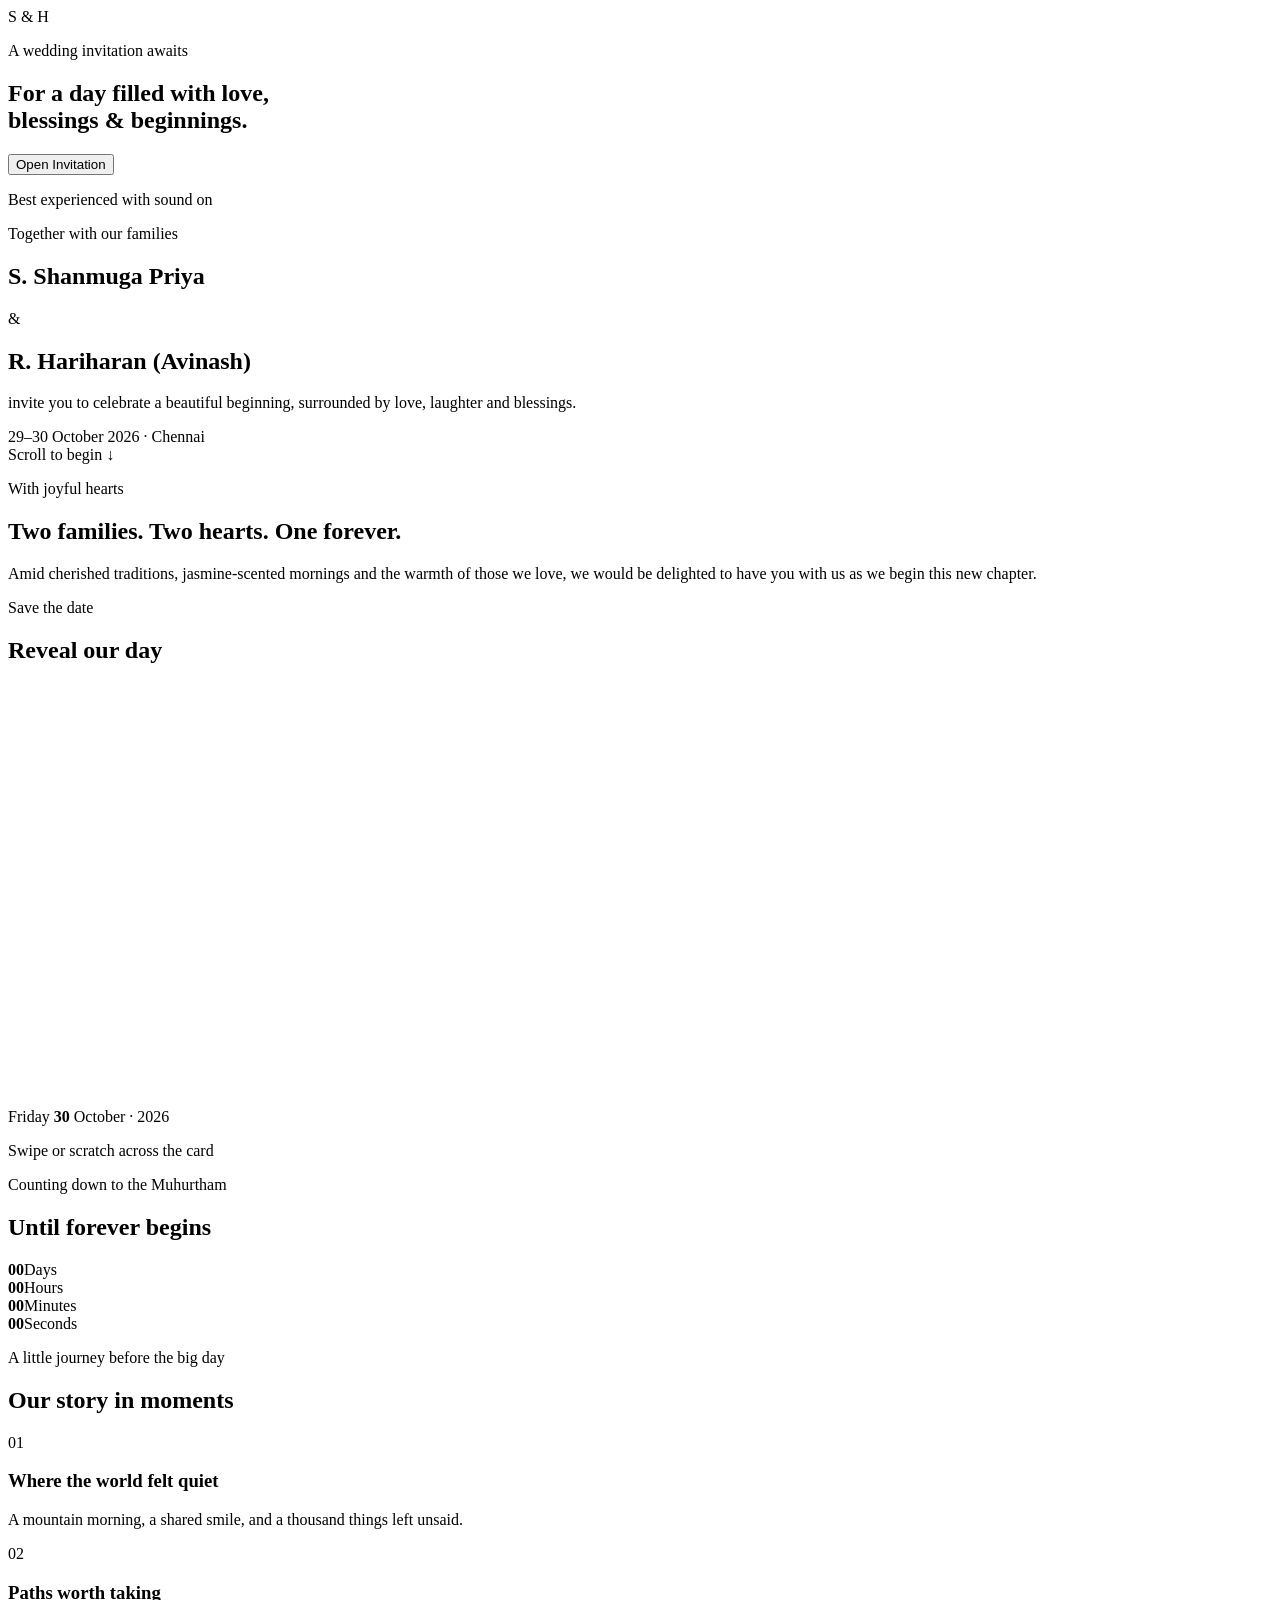
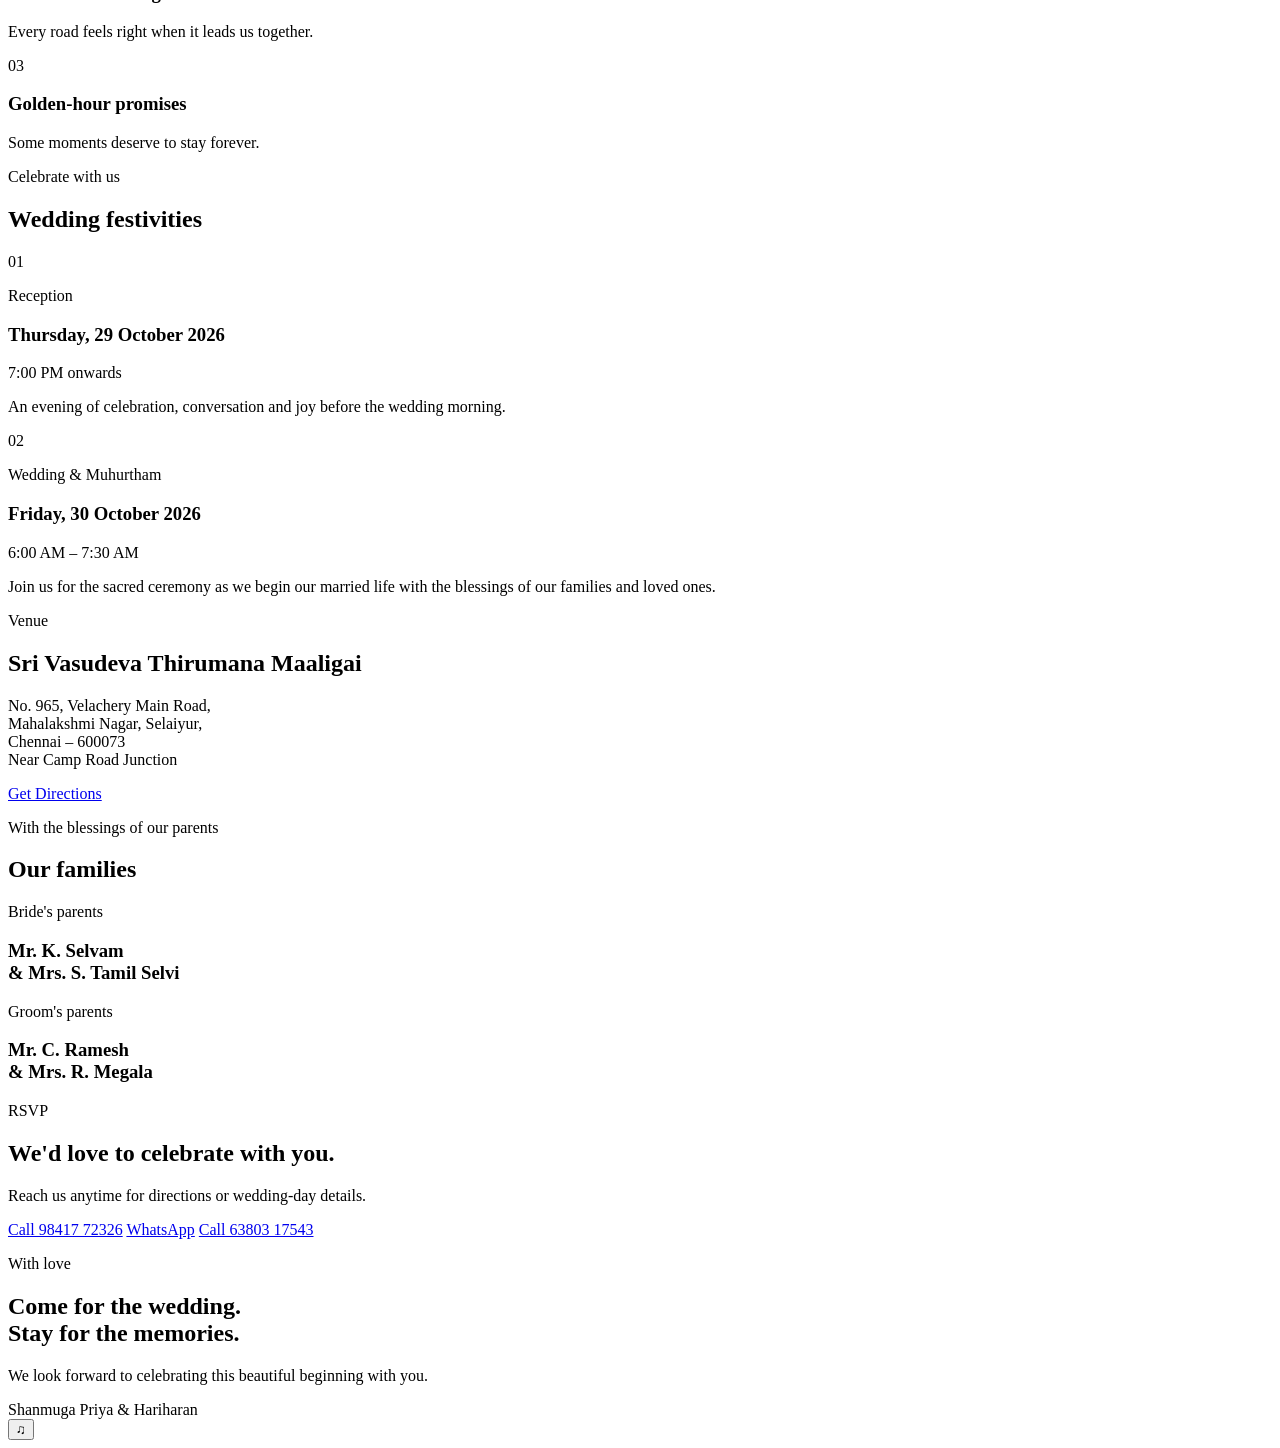
==== index.html @ c4c8212e "Create wedding invitation landing page" ====
<!doctype html>
<html lang="en">
<head>
  <meta charset="utf-8" />
  <meta name="viewport" content="width=device-width,initial-scale=1,viewport-fit=cover" />
  <meta name="theme-color" content="#1f1717" />
  <title>Shanmuga Priya & Hariharan | Wedding Invitation</title>
  <meta name="description" content="You're invited to celebrate the wedding of S. Shanmuga Priya and R. Hariharan (Avinash) in Chennai." />
  <meta property="og:title" content="Shanmuga Priya & Hariharan | Wedding Invitation" />
  <meta property="og:description" content="Join us as we celebrate the beginning of our forever." />
  <meta property="og:type" content="website" />
  <meta property="og:image" content="assets/hero.webp" />
  <link rel="preconnect" href="https://fonts.googleapis.com">
  <link rel="preconnect" href="https://fonts.gstatic.com" crossorigin>
  <link href="https://fonts.googleapis.com/css2?family=Cormorant+Garamond:wght@400;500;600;700&family=Inter:wght@300;400;500;600&display=swap" rel="stylesheet">
  <link rel="stylesheet" href="style.css" />
</head>
<body>
  <div class="grain" aria-hidden="true"></div>

  <section class="gate" id="gate">
    <div class="gate-inner">
      <div class="seal">S <span>&</span> H</div>
      <p class="eyebrow">A wedding invitation awaits</p>
      <h1>For a day filled with love,<br>blessings & beginnings.</h1>
      <button class="primary-btn" id="openInvitation">Open Invitation</button>
      <p class="tiny">Best experienced with sound on</p>
    </div>
  </section>

  <main id="site" class="site-hidden">
    <section class="hero section">
      <div class="hero-overlay"></div>
      <div class="hero-content reveal">
        <p class="eyebrow">Together with our families</p>
        <h1>S. Shanmuga Priya</h1>
        <div class="ampersand">&</div>
        <h1>R. Hariharan <span class="nickname">(Avinash)</span></h1>
        <p class="hero-copy">invite you to celebrate a beautiful beginning, surrounded by love, laughter and blessings.</p>
        <div class="date-pill">29–30 October 2026 · Chennai</div>
      </div>
      <div class="scroll-cue">Scroll to begin ↓</div>
    </section>

    <section class="section intro">
      <div class="content narrow reveal">
        <p class="eyebrow">With joyful hearts</p>
        <h2>Two families. Two hearts. One forever.</h2>
        <p>Amid cherished traditions, jasmine-scented mornings and the warmth of those we love, we would be delighted to have you with us as we begin this new chapter.</p>
      </div>
    </section>

    <section class="section save-date">
      <div class="content reveal">
        <p class="eyebrow">Save the date</p>
        <h2>Reveal our day</h2>
        <div class="scratch-wrap">
          <canvas id="scratchCanvas" width="900" height="420" aria-label="Scratch to reveal the wedding date"></canvas>
          <div class="scratch-reveal">
            <span>Friday</span>
            <strong>30</strong>
            <span>October · 2026</span>
          </div>
        </div>
        <p class="scratch-hint">Swipe or scratch across the card</p>
      </div>
    </section>

    <section class="section countdown">
      <div class="content reveal">
        <p class="eyebrow">Counting down to the Muhurtham</p>
        <h2>Until forever begins</h2>
        <div class="count-grid" id="countdown">
          <div><strong id="days">00</strong><span>Days</span></div>
          <div><strong id="hours">00</strong><span>Hours</span></div>
          <div><strong id="minutes">00</strong><span>Minutes</span></div>
          <div><strong id="seconds">00</strong><span>Seconds</span></div>
        </div>
      </div>
    </section>

    <section class="section story">
      <div class="content reveal">
        <p class="eyebrow">A little journey before the big day</p>
        <h2>Our story in moments</h2>
      </div>
      <div class="story-strip">
        <article class="story-card card-one"><div><span>01</span><h3>Where the world felt quiet</h3><p>A mountain morning, a shared smile, and a thousand things left unsaid.</p></div></article>
        <article class="story-card card-two"><div><span>02</span><h3>Paths worth taking</h3><p>Every road feels right when it leads us together.</p></div></article>
        <article class="story-card card-three"><div><span>03</span><h3>Golden-hour promises</h3><p>Some moments deserve to stay forever.</p></div></article>
      </div>
    </section>

    <section class="section events">
      <div class="content">
        <p class="eyebrow reveal">Celebrate with us</p>
        <h2 class="reveal">Wedding festivities</h2>

        <article class="event-card reveal">
          <div class="event-number">01</div>
          <div>
            <p class="event-label">Reception</p>
            <h3>Thursday, 29 October 2026</h3>
            <p class="event-time">7:00 PM onwards</p>
            <p>An evening of celebration, conversation and joy before the wedding morning.</p>
          </div>
        </article>

        <article class="event-card reveal">
          <div class="event-number">02</div>
          <div>
            <p class="event-label">Wedding & Muhurtham</p>
            <h3>Friday, 30 October 2026</h3>
            <p class="event-time">6:00 AM – 7:30 AM</p>
            <p>Join us for the sacred ceremony as we begin our married life with the blessings of our families and loved ones.</p>
          </div>
        </article>
      </div>
    </section>

    <section class="section venue">
      <div class="content narrow reveal">
        <p class="eyebrow">Venue</p>
        <h2>Sri Vasudeva Thirumana Maaligai</h2>
        <p>No. 965, Velachery Main Road,<br>Mahalakshmi Nagar, Selaiyur,<br>Chennai – 600073<br><span class="muted">Near Camp Road Junction</span></p>
        <a class="primary-btn link-btn" href="https://maps.app.goo.gl/DNAYSwcrCTJeVB2z5" target="_blank" rel="noopener">Get Directions</a>
      </div>
    </section>

    <section class="section families">
      <div class="content reveal">
        <p class="eyebrow">With the blessings of our parents</p>
        <h2>Our families</h2>
        <div class="family-grid">
          <div class="family-card">
            <span>Bride's parents</span>
            <h3>Mr. K. Selvam<br>& Mrs. S. Tamil Selvi</h3>
          </div>
          <div class="family-card">
            <span>Groom's parents</span>
            <h3>Mr. C. Ramesh<br>& Mrs. R. Megala</h3>
          </div>
        </div>
      </div>
    </section>

    <section class="section rsvp">
      <div class="content narrow reveal">
        <p class="eyebrow">RSVP</p>
        <h2>We'd love to celebrate with you.</h2>
        <p>Reach us anytime for directions or wedding-day details.</p>
        <div class="rsvp-actions">
          <a href="tel:+919841772326" class="secondary-btn">Call 98417 72326</a>
          <a href="https://wa.me/919841772326?text=Hello%2C%20I%20received%20the%20wedding%20invitation." target="_blank" rel="noopener" class="secondary-btn">WhatsApp</a>
          <a href="tel:+916380317543" class="secondary-btn">Call 63803 17543</a>
        </div>
      </div>
    </section>

    <section class="section finale">
      <div class="finale-overlay"></div>
      <div class="content narrow reveal">
        <p class="eyebrow">With love</p>
        <h2>Come for the wedding.<br>Stay for the memories.</h2>
        <p>We look forward to celebrating this beautiful beginning with you.</p>
        <div class="signature">Shanmuga Priya & Hariharan</div>
      </div>
    </section>
  </main>

  <button class="music-toggle hidden" id="musicToggle" aria-label="Toggle music">♫</button>
  <audio id="bgMusic" loop preload="none">
    <source src="assets/music.mp3" type="audio/mpeg">
  </audio>

  <script src="script.js"></script>
</body>
</html>
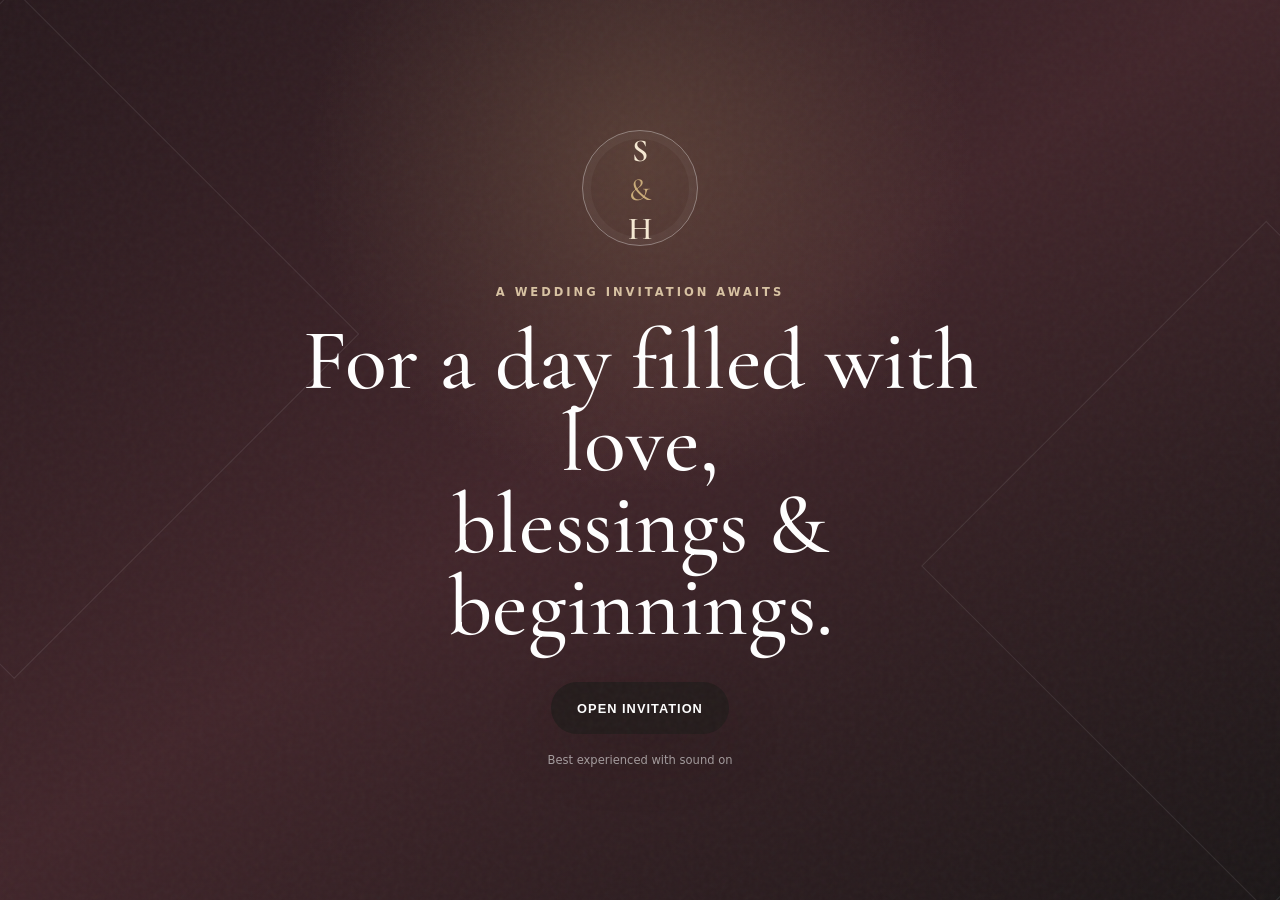
==== commit e451f155: "Use PNG hero image for social preview" ====
--- a/index.html
+++ b/index.html
@@ -9,7 +9,7 @@
   <meta property="og:title" content="Shanmuga Priya & Hariharan | Wedding Invitation" />
   <meta property="og:description" content="Join us as we celebrate the beginning of our forever." />
   <meta property="og:type" content="website" />
-  <meta property="og:image" content="assets/hero.webp" />
+  <meta property="og:image" content="assets/hero.png" />
   <link rel="preconnect" href="https://fonts.googleapis.com">
   <link rel="preconnect" href="https://fonts.gstatic.com" crossorigin>
   <link href="https://fonts.googleapis.com/css2?family=Cormorant+Garamond:wght@400;500;600;700&family=Inter:wght@300;400;500;600&display=swap" rel="stylesheet">
--- a/style.css
+++ b/style.css
@@ -0,0 +1,184 @@
+:root{
+  --ink:#241b1b;
+  --wine:#5d2a2f;
+  --rose:#b98b87;
+  --gold:#c5a46d;
+  --ivory:#f7f1e8;
+  --paper:#efe6d8;
+  --muted:#8d7b72;
+  --shadow:0 20px 60px rgba(30,18,18,.18);
+}
+*{box-sizing:border-box}
+html{scroll-behavior:smooth}
+body{
+  margin:0;
+  background:var(--ivory);
+  color:var(--ink);
+  font-family:Inter,system-ui,-apple-system,BlinkMacSystemFont,"Segoe UI",sans-serif;
+  overflow-x:hidden;
+}
+body.locked{overflow:hidden}
+.grain{
+  position:fixed;inset:0;pointer-events:none;z-index:99;opacity:.055;
+  background-image:url("data:image/svg+xml,%3Csvg viewBox='0 0 180 180' xmlns='http://www.w3.org/2000/svg'%3E%3Cfilter id='n'%3E%3CfeTurbulence type='fractalNoise' baseFrequency='.9' numOctaves='3' stitchTiles='stitch'/%3E%3C/filter%3E%3Crect width='100%25' height='100%25' filter='url(%23n)' opacity='.7'/%3E%3C/svg%3E");
+}
+h1,h2,h3,.signature{font-family:"Cormorant Garamond",Georgia,serif}
+h1,h2,h3,p{margin-top:0}
+h2{font-size:clamp(2.5rem,8vw,5.6rem);line-height:.95;font-weight:500;letter-spacing:-.03em}
+p{line-height:1.75}
+.section{min-height:100svh;position:relative;padding:96px 24px;display:flex;align-items:center;justify-content:center}
+.content{width:min(1120px,100%);margin:auto}
+.narrow{width:min(760px,100%);text-align:center}
+.eyebrow{text-transform:uppercase;letter-spacing:.26em;font-size:.72rem;font-weight:600;color:var(--wine);margin-bottom:18px}
+.primary-btn,.secondary-btn{
+  appearance:none;border:0;text-decoration:none;display:inline-flex;align-items:center;justify-content:center;
+  min-height:52px;padding:0 26px;border-radius:999px;font:600 .8rem Inter,sans-serif;letter-spacing:.08em;text-transform:uppercase;
+  transition:.25s ease;cursor:pointer
+}
+.primary-btn{background:var(--ink);color:#fff;box-shadow:var(--shadow)}
+.primary-btn:hover{transform:translateY(-2px);background:var(--wine)}
+.secondary-btn{border:1px solid rgba(36,27,27,.2);color:var(--ink);background:rgba(255,255,255,.35)}
+.secondary-btn:hover{background:#fff;transform:translateY(-2px)}
+.link-btn{margin-top:22px}
+.muted{color:var(--muted)}
+
+.gate{
+  position:fixed;inset:0;z-index:50;display:grid;place-items:center;text-align:center;padding:24px;color:#fff;
+  background:
+    radial-gradient(circle at 50% 18%,rgba(197,164,109,.22),transparent 34%),
+    linear-gradient(145deg,#28191d 0%,#41252a 48%,#1b1617 100%);
+  transition:opacity .8s ease,visibility .8s ease
+}
+.gate::before,.gate::after{
+  content:"";position:absolute;width:38vw;height:38vw;max-width:520px;max-height:520px;border:1px solid rgba(255,255,255,.09);transform:rotate(45deg)
+}
+.gate::before{left:-18vw;top:10vh}.gate::after{right:-18vw;bottom:10vh}
+.gate.hide{opacity:0;visibility:hidden}
+.gate .eyebrow{color:#d8c2a2}
+.gate h1{font-size:clamp(2.8rem,8vw,5.4rem);font-weight:500;line-height:.95;margin:0 0 34px}
+.gate-inner{position:relative;z-index:2;max-width:760px}
+.seal{
+  width:116px;height:116px;border-radius:50%;margin:0 auto 36px;display:grid;place-items:center;
+  border:1px solid rgba(255,255,255,.35);box-shadow:inset 0 0 0 8px rgba(255,255,255,.04);
+  font:600 2rem "Cormorant Garamond",serif;color:#f6e9d3
+}
+.seal span{font-weight:400;color:#c9aa78}
+.tiny{font-size:.72rem;opacity:.55;margin:16px 0 0}
+.site-hidden{visibility:hidden;height:0;overflow:hidden}
+.site-visible{visibility:visible;height:auto;overflow:visible}
+
+.hero{
+  min-height:100svh;color:#fff;text-align:center;padding:120px 24px 48px;
+  background:
+    linear-gradient(180deg,rgba(20,12,14,.2),rgba(20,12,14,.58)),
+    url("assets/hero.png") center/cover no-repeat,
+    linear-gradient(145deg,#7f6358,#332326);
+}
+.hero-overlay{position:absolute;inset:0;background:radial-gradient(circle at 50% 30%,transparent 0 28%,rgba(18,12,13,.32) 72%)}
+.hero-content{position:relative;z-index:2;max-width:960px}
+.hero .eyebrow{color:#f2ddba}
+.hero h1{font-size:clamp(3.2rem,11vw,7.7rem);font-weight:500;line-height:.78;margin:.05em 0}
+.nickname{display:block;font:400 .24em Inter,sans-serif;letter-spacing:.12em;margin-top:1.1em;text-transform:uppercase;opacity:.85}
+.ampersand{font:400 3.4rem "Cormorant Garamond",serif;color:#ddc394;margin:24px 0}
+.hero-copy{max-width:620px;margin:34px auto 26px;font-size:1rem;color:rgba(255,255,255,.84)}
+.date-pill{display:inline-flex;padding:12px 18px;border:1px solid rgba(255,255,255,.28);border-radius:999px;backdrop-filter:blur(10px);font-size:.78rem;letter-spacing:.12em;text-transform:uppercase}
+.scroll-cue{position:absolute;bottom:22px;left:50%;transform:translateX(-50%);font-size:.72rem;letter-spacing:.12em;opacity:.7}
+
+.intro{background:linear-gradient(180deg,#f7f1e8,#efe5d6)}
+.intro p:not(.eyebrow){font-family:"Cormorant Garamond",serif;font-size:clamp(1.25rem,3vw,1.75rem);line-height:1.6;color:#5b4a45}
+
+.save-date{background:#2f2224;color:#fff;text-align:center}
+.save-date .eyebrow{color:#d2b884}
+.scratch-wrap{width:min(760px,92vw);aspect-ratio:900/420;margin:42px auto 16px;position:relative;border-radius:28px;overflow:hidden;box-shadow:var(--shadow);background:#f0e4d3}
+.scratch-reveal{position:absolute;inset:0;display:flex;flex-direction:column;align-items:center;justify-content:center;color:var(--wine);background:linear-gradient(135deg,#f8f1e7,#eadac4)}
+.scratch-reveal span{text-transform:uppercase;letter-spacing:.2em;font-size:.72rem}
+.scratch-reveal strong{font:600 clamp(4rem,15vw,8rem) "Cormorant Garamond",serif;line-height:.9;margin:8px 0}
+#scratchCanvas{position:absolute;inset:0;width:100%;height:100%;z-index:2;touch-action:none;cursor:crosshair}
+.scratch-hint{font-size:.78rem;color:rgba(255,255,255,.55)}
+
+.countdown{background:linear-gradient(145deg,#f4ece0,#eee1d0)}
+.countdown{text-align:center}
+.count-grid{display:grid;grid-template-columns:repeat(4,1fr);gap:12px;margin-top:46px}
+.count-grid>div{padding:30px 10px;border-top:1px solid rgba(36,27,27,.14);border-bottom:1px solid rgba(36,27,27,.14)}
+.count-grid strong{display:block;font:500 clamp(2.5rem,8vw,5rem) "Cormorant Garamond",serif}
+.count-grid span{font-size:.68rem;letter-spacing:.18em;text-transform:uppercase;color:var(--muted)}
+
+.story{display:block;padding-inline:0;background:#1f191a;color:#fff}
+.story>.content{text-align:center;padding:0 24px 50px}
+.story .eyebrow{color:#d2b884}
+.story-strip{display:flex;gap:18px;overflow-x:auto;scroll-snap-type:x mandatory;padding:0 7vw 30px;scrollbar-width:none}
+.story-strip::-webkit-scrollbar{display:none}
+.story-card{
+  flex:0 0 min(76vw,520px);height:72svh;min-height:560px;border-radius:30px;overflow:hidden;scroll-snap-align:center;position:relative;display:flex;align-items:flex-end;
+  background-position:center;background-size:cover;box-shadow:0 24px 50px rgba(0,0,0,.32)
+}
+.story-card::before{content:"";position:absolute;inset:0;background:linear-gradient(180deg,transparent 42%,rgba(16,10,11,.9))}
+.story-card>div{position:relative;z-index:2;padding:28px}
+.story-card span{font-size:.7rem;letter-spacing:.2em;color:#d9c29b}
+.story-card h3{font-size:2.25rem;margin:8px 0 10px;font-weight:500}
+.story-card p{color:rgba(255,255,255,.72);margin:0}
+.card-one{background-image:url("assets/mountain.png"),linear-gradient(145deg,#6c7c79,#3a2f32)}
+.card-two{background-image:url("assets/road.png"),linear-gradient(145deg,#9c7458,#3a2b2c)}
+.card-three{background-image:url("assets/lake.png"),linear-gradient(145deg,#547278,#30272f)}
+
+.events{background:#f8f3eb}
+.events>.content>h2{text-align:left;margin-bottom:54px}
+.event-card{display:grid;grid-template-columns:80px 1fr;gap:24px;padding:38px 0;border-top:1px solid rgba(36,27,27,.14)}
+.event-card:last-child{border-bottom:1px solid rgba(36,27,27,.14)}
+.event-number{font:500 2rem "Cormorant Garamond",serif;color:var(--gold)}
+.event-label{text-transform:uppercase;letter-spacing:.18em;font-size:.7rem;color:var(--wine);margin-bottom:8px}
+.event-card h3{font-size:clamp(2rem,5vw,3.4rem);font-weight:500;margin-bottom:4px}
+.event-time{font-weight:600;margin-bottom:14px}
+.event-card p:last-child{max-width:660px;color:#665650}
+
+.venue{
+  color:#fff;text-align:center;
+  background:
+    linear-gradient(rgba(31,21,23,.6),rgba(31,21,23,.72)),
+    url("assets/venue.png") center/cover no-repeat,
+    linear-gradient(145deg,#7c655c,#2f2426)
+}
+.venue .eyebrow{color:#dfc598}
+.venue p{font-size:1.05rem;color:rgba(255,255,255,.82)}
+.venue .primary-btn{background:#f5ead8;color:#271c1e}
+
+.families{background:#eadfce}
+.families>.content{text-align:center}
+.family-grid{display:grid;grid-template-columns:repeat(2,1fr);gap:20px;margin-top:42px}
+.family-card{padding:42px 24px;border:1px solid rgba(36,27,27,.12);border-radius:24px;background:rgba(255,255,255,.34)}
+.family-card span{font-size:.7rem;letter-spacing:.18em;text-transform:uppercase;color:var(--wine)}
+.family-card h3{font-size:clamp(1.8rem,4vw,2.8rem);font-weight:500;margin:16px 0 0}
+
+.rsvp{background:#faf6f0;text-align:center}
+.rsvp-actions{display:flex;flex-wrap:wrap;justify-content:center;gap:10px;margin-top:28px}
+
+.finale{
+  min-height:92svh;color:#fff;text-align:center;
+  background:
+    linear-gradient(rgba(24,15,17,.35),rgba(24,15,17,.74)),
+    url("assets/finale.png") center/cover no-repeat,
+    linear-gradient(145deg,#6f5b55,#241a1d)
+}
+.finale .eyebrow{color:#dfc598}
+.finale .signature{font-size:clamp(2.2rem,7vw,4.2rem);margin-top:32px;color:#ecd3a7}
+
+.music-toggle{
+  position:fixed;right:18px;bottom:18px;z-index:40;width:48px;height:48px;border-radius:50%;border:1px solid rgba(255,255,255,.2);background:#2d2022;color:#fff;
+  box-shadow:0 10px 30px rgba(0,0,0,.22);cursor:pointer
+}
+.hidden{display:none!important}
+
+.reveal{opacity:0;transform:translateY(24px);transition:opacity .9s ease,transform .9s ease}
+.reveal.in{opacity:1;transform:none}
+
+@media(max-width:720px){
+  .section{padding:78px 20px}
+  .count-grid{gap:4px}
+  .count-grid>div{padding:24px 4px}
+  .event-card{grid-template-columns:48px 1fr}
+  .family-grid{grid-template-columns:1fr}
+  .story-card{flex-basis:86vw;height:66svh;min-height:500px}
+}
+@media(prefers-reduced-motion:reduce){
+  *,*::before,*::after{scroll-behavior:auto!important;transition:none!important;animation:none!important}
+}
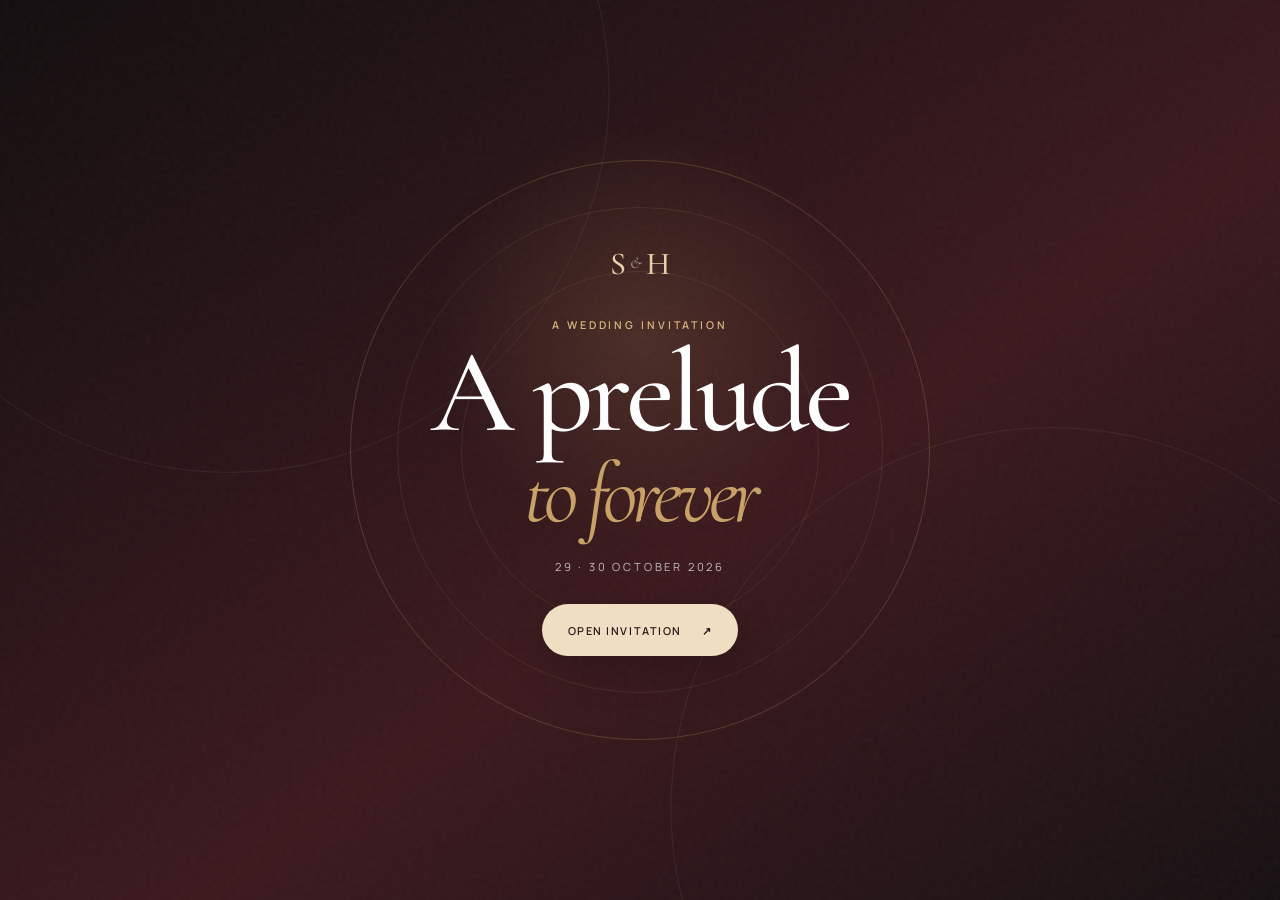
==== commit adcff72b: "Redesign invitation as a compact animated album" ====
--- a/index.html
+++ b/index.html
@@ -1,178 +1,146 @@
 <!doctype html>
 <html lang="en">
 <head>
-  <meta charset="utf-8" />
-  <meta name="viewport" content="width=device-width,initial-scale=1,viewport-fit=cover" />
-  <meta name="theme-color" content="#1f1717" />
+  <meta charset="utf-8">
+  <meta name="viewport" content="width=device-width,initial-scale=1,viewport-fit=cover">
+  <meta name="theme-color" content="#160f10">
   <title>Shanmuga Priya & Hariharan | Wedding Invitation</title>
-  <meta name="description" content="You're invited to celebrate the wedding of S. Shanmuga Priya and R. Hariharan (Avinash) in Chennai." />
-  <meta property="og:title" content="Shanmuga Priya & Hariharan | Wedding Invitation" />
-  <meta property="og:description" content="Join us as we celebrate the beginning of our forever." />
-  <meta property="og:type" content="website" />
-  <meta property="og:image" content="assets/hero.png" />
+  <meta name="description" content="You're invited to celebrate the wedding of S. Shanmuga Priya and R. Hariharan (Avinash), 29–30 October 2026 in Chennai.">
+  <meta property="og:title" content="Shanmuga Priya & Hariharan | Wedding Invitation">
+  <meta property="og:description" content="Join us as our forever begins · 29–30 October 2026">
+  <meta property="og:type" content="website">
+  <meta property="og:url" content="https://wedding-invitation-snowy-kappa.vercel.app/">
+  <meta property="og:image" content="https://wedding-invitation-snowy-kappa.vercel.app/assets/social-preview.jpg">
+  <meta property="og:image:alt" content="Shanmuga Priya and Hariharan wedding invitation">
+  <meta name="twitter:card" content="summary_large_image">
   <link rel="preconnect" href="https://fonts.googleapis.com">
   <link rel="preconnect" href="https://fonts.gstatic.com" crossorigin>
-  <link href="https://fonts.googleapis.com/css2?family=Cormorant+Garamond:wght@400;500;600;700&family=Inter:wght@300;400;500;600&display=swap" rel="stylesheet">
-  <link rel="stylesheet" href="style.css" />
+  <link href="https://fonts.googleapis.com/css2?family=Cormorant+Garamond:ital,wght@0,400;0,500;0,600;1,400&family=Manrope:wght@300;400;500;600&display=swap" rel="stylesheet">
+  <link rel="stylesheet" href="style.css">
 </head>
-<body>
+<body class="locked">
   <div class="grain" aria-hidden="true"></div>
 
-  <section class="gate" id="gate">
+  <section class="gate" id="gate" aria-label="Open wedding invitation">
+    <div class="gate-orbit" aria-hidden="true"></div>
     <div class="gate-inner">
-      <div class="seal">S <span>&</span> H</div>
-      <p class="eyebrow">A wedding invitation awaits</p>
-      <h1>For a day filled with love,<br>blessings & beginnings.</h1>
-      <button class="primary-btn" id="openInvitation">Open Invitation</button>
-      <p class="tiny">Best experienced with sound on</p>
+      <div class="monogram" aria-hidden="true"><span>S</span><i>&</i><span>H</span></div>
+      <p class="eyebrow">A wedding invitation</p>
+      <h1>A prelude<br><em>to forever</em></h1>
+      <p class="gate-date">29 · 30 October 2026</p>
+      <button class="primary-btn" id="openInvitation" type="button">Open invitation <span aria-hidden="true">↗</span></button>
     </div>
   </section>
 
+  <nav class="chapter-nav hidden" id="chapterNav" aria-label="Invitation chapters">
+    <a href="#welcome" aria-label="Welcome" class="active"></a>
+    <a href="#moments" aria-label="Our moments"></a>
+    <a href="#celebrate" aria-label="Wedding details"></a>
+    <a href="#join-us" aria-label="Join us"></a>
+  </nav>
+
   <main id="site" class="site-hidden">
-    <section class="hero section">
-      <div class="hero-overlay"></div>
-      <div class="hero-content reveal">
+    <section class="chapter hero" id="welcome" data-tone="dark">
+      <img class="hero-photo parallax-media" src="assets/hero-couple.webp" alt="Shanmuga Priya and Hariharan sharing a quiet moment" width="1920" height="1280" fetchpriority="high">
+      <div class="hero-shade" aria-hidden="true"></div>
+      <div class="hero-copy reveal">
         <p class="eyebrow">Together with our families</p>
-        <h1>S. Shanmuga Priya</h1>
-        <div class="ampersand">&</div>
-        <h1>R. Hariharan <span class="nickname">(Avinash)</span></h1>
-        <p class="hero-copy">invite you to celebrate a beautiful beginning, surrounded by love, laughter and blessings.</p>
-        <div class="date-pill">29–30 October 2026 · Chennai</div>
+        <div class="title-mask"><h1>S. Shanmuga Priya</h1></div>
+        <div class="hero-ampersand">&</div>
+        <div class="title-mask"><h1>R. Hariharan <small>Avinash</small></h1></div>
+        <p class="hero-invite">invite you to witness the beginning of our forever</p>
+        <div class="date-line"><span>29—30</span><span>October 2026</span><span>Chennai</span></div>
       </div>
-      <div class="scroll-cue">Scroll to begin ↓</div>
+      <a class="scroll-cue" href="#moments"><span></span>Scroll to unfold</a>
     </section>
 
-    <section class="section intro">
-      <div class="content narrow reveal">
-        <p class="eyebrow">With joyful hearts</p>
-        <h2>Two families. Two hearts. One forever.</h2>
-        <p>Amid cherished traditions, jasmine-scented mornings and the warmth of those we love, we would be delighted to have you with us as we begin this new chapter.</p>
+    <section class="chapter album" id="moments" data-tone="light">
+      <div class="album-heading reveal">
+        <p class="eyebrow">Chapter one · The celebration</p>
+        <h2>Moments before<br><em>the forever.</em></h2>
+        <p>A handful of glances, details and promises—held together like pages from our story.</p>
+      </div>
+
+      <div class="album-stage" aria-label="Engagement photo album">
+        <figure class="photo photo-a reveal-photo">
+          <img src="assets/bride-shadow.webp" alt="Shanmuga Priya in a cinematic portrait" width="1500" height="1000" loading="lazy">
+          <figcaption>In the light</figcaption>
+        </figure>
+        <figure class="photo photo-b reveal-photo">
+          <img src="assets/bride-smile.webp" alt="Shanmuga Priya smiling" width="1500" height="1000" loading="lazy">
+        </figure>
+        <figure class="photo photo-c reveal-photo">
+          <img src="assets/rings.webp" alt="The couple holding their rings" width="1500" height="1000" loading="lazy">
+          <figcaption>A promise, made</figcaption>
+        </figure>
+        <figure class="photo photo-d reveal-photo">
+          <img src="assets/mehndi.webp" alt="Bridal mehndi and bangles" width="1500" height="1000" loading="lazy">
+        </figure>
+        <figure class="photo photo-e reveal-photo">
+          <img src="assets/bride-glow.webp" alt="Shanmuga Priya in warm golden light" width="1500" height="1000" loading="lazy">
+        </figure>
+        <div class="album-stamp reveal" aria-hidden="true"><span>Almost</span><strong>Forever</strong><span>2026</span></div>
       </div>
     </section>
 
-    <section class="section save-date">
-      <div class="content reveal">
-        <p class="eyebrow">Save the date</p>
-        <h2>Reveal our day</h2>
-        <div class="scratch-wrap">
-          <canvas id="scratchCanvas" width="900" height="420" aria-label="Scratch to reveal the wedding date"></canvas>
-          <div class="scratch-reveal">
-            <span>Friday</span>
-            <strong>30</strong>
-            <span>October · 2026</span>
+    <section class="chapter celebrate" id="celebrate" data-tone="light">
+      <div class="details-wrap">
+        <header class="details-heading reveal">
+          <p class="eyebrow">Chapter two · Save the date</p>
+          <h2>Come,<br><em>celebrate with us.</em></h2>
+        </header>
+
+        <div class="event-list">
+          <article class="event reveal">
+            <p class="event-index">01 / Reception</p>
+            <div class="event-date"><strong>29</strong><span>October<br>Thursday</span></div>
+            <p><b>7:00 PM onwards</b><br>An evening of celebration, conversation and joy.</p>
+          </article>
+          <article class="event reveal">
+            <p class="event-index">02 / Wedding & Muhurtham</p>
+            <div class="event-date"><strong>30</strong><span>October<br>Friday</span></div>
+            <p><b>6:00 AM – 7:30 AM</b><br>Join us for the sacred ceremony and your blessings.</p>
+          </article>
+        </div>
+
+        <div class="details-footer reveal">
+          <div class="venue-copy">
+            <p class="eyebrow">The venue</p>
+            <h3>Sri Vasudeva<br>Thirumana Maaligai</h3>
+            <p>No. 965, Velachery Main Road, Mahalakshmi Nagar, Selaiyur, Chennai – 600073</p>
+            <a class="text-link" href="https://maps.app.goo.gl/DNAYSwcrCTJeVB2z5" target="_blank" rel="noopener">Open in Google Maps <span>↗</span></a>
           </div>
-        </div>
-        <p class="scratch-hint">Swipe or scratch across the card</p>
-      </div>
-    </section>
-
-    <section class="section countdown">
-      <div class="content reveal">
-        <p class="eyebrow">Counting down to the Muhurtham</p>
-        <h2>Until forever begins</h2>
-        <div class="count-grid" id="countdown">
-          <div><strong id="days">00</strong><span>Days</span></div>
-          <div><strong id="hours">00</strong><span>Hours</span></div>
-          <div><strong id="minutes">00</strong><span>Minutes</span></div>
-          <div><strong id="seconds">00</strong><span>Seconds</span></div>
-        </div>
-      </div>
-    </section>
-
-    <section class="section story">
-      <div class="content reveal">
-        <p class="eyebrow">A little journey before the big day</p>
-        <h2>Our story in moments</h2>
-      </div>
-      <div class="story-strip">
-        <article class="story-card card-one"><div><span>01</span><h3>Where the world felt quiet</h3><p>A mountain morning, a shared smile, and a thousand things left unsaid.</p></div></article>
-        <article class="story-card card-two"><div><span>02</span><h3>Paths worth taking</h3><p>Every road feels right when it leads us together.</p></div></article>
-        <article class="story-card card-three"><div><span>03</span><h3>Golden-hour promises</h3><p>Some moments deserve to stay forever.</p></div></article>
-      </div>
-    </section>
-
-    <section class="section events">
-      <div class="content">
-        <p class="eyebrow reveal">Celebrate with us</p>
-        <h2 class="reveal">Wedding festivities</h2>
-
-        <article class="event-card reveal">
-          <div class="event-number">01</div>
-          <div>
-            <p class="event-label">Reception</p>
-            <h3>Thursday, 29 October 2026</h3>
-            <p class="event-time">7:00 PM onwards</p>
-            <p>An evening of celebration, conversation and joy before the wedding morning.</p>
-          </div>
-        </article>
-
-        <article class="event-card reveal">
-          <div class="event-number">02</div>
-          <div>
-            <p class="event-label">Wedding & Muhurtham</p>
-            <h3>Friday, 30 October 2026</h3>
-            <p class="event-time">6:00 AM – 7:30 AM</p>
-            <p>Join us for the sacred ceremony as we begin our married life with the blessings of our families and loved ones.</p>
-          </div>
-        </article>
-      </div>
-    </section>
-
-    <section class="section venue">
-      <div class="content narrow reveal">
-        <p class="eyebrow">Venue</p>
-        <h2>Sri Vasudeva Thirumana Maaligai</h2>
-        <p>No. 965, Velachery Main Road,<br>Mahalakshmi Nagar, Selaiyur,<br>Chennai – 600073<br><span class="muted">Near Camp Road Junction</span></p>
-        <a class="primary-btn link-btn" href="https://maps.app.goo.gl/DNAYSwcrCTJeVB2z5" target="_blank" rel="noopener">Get Directions</a>
-      </div>
-    </section>
-
-    <section class="section families">
-      <div class="content reveal">
-        <p class="eyebrow">With the blessings of our parents</p>
-        <h2>Our families</h2>
-        <div class="family-grid">
-          <div class="family-card">
-            <span>Bride's parents</span>
-            <h3>Mr. K. Selvam<br>& Mrs. S. Tamil Selvi</h3>
-          </div>
-          <div class="family-card">
-            <span>Groom's parents</span>
-            <h3>Mr. C. Ramesh<br>& Mrs. R. Megala</h3>
+          <div class="countdown-wrap">
+            <p class="eyebrow">Until forever begins</p>
+            <div class="count-grid" id="countdown" aria-label="Wedding countdown">
+              <div><strong id="days">00</strong><span>Days</span></div>
+              <div><strong id="hours">00</strong><span>Hours</span></div>
+              <div><strong id="minutes">00</strong><span>Minutes</span></div>
+              <div><strong id="seconds">00</strong><span>Seconds</span></div>
+            </div>
           </div>
         </div>
       </div>
     </section>
 
-    <section class="section rsvp">
-      <div class="content narrow reveal">
-        <p class="eyebrow">RSVP</p>
-        <h2>We'd love to celebrate with you.</h2>
-        <p>Reach us anytime for directions or wedding-day details.</p>
-        <div class="rsvp-actions">
-          <a href="tel:+919841772326" class="secondary-btn">Call 98417 72326</a>
-          <a href="https://wa.me/919841772326?text=Hello%2C%20I%20received%20the%20wedding%20invitation." target="_blank" rel="noopener" class="secondary-btn">WhatsApp</a>
-          <a href="tel:+916380317543" class="secondary-btn">Call 63803 17543</a>
+    <section class="chapter finale" id="join-us" data-tone="dark">
+      <img class="finale-photo parallax-media" src="assets/final-couple.webp" alt="Shanmuga Priya and Hariharan together" width="1288" height="947" loading="lazy">
+      <div class="finale-shade" aria-hidden="true"></div>
+      <div class="finale-copy reveal">
+        <p class="eyebrow">With the blessings of our parents</p>
+        <p class="parents">K. Selvam & S. Tamil Selvi <i>·</i> C. Ramesh & R. Megala</p>
+        <h2>Join us as<br><em>our forever begins.</em></h2>
+        <p>Come for the wedding. Stay for the memories.</p>
+        <div class="actions">
+          <a class="primary-btn light-btn" href="https://maps.app.goo.gl/DNAYSwcrCTJeVB2z5" target="_blank" rel="noopener">Get directions</a>
+          <a class="outline-btn" href="https://wa.me/919841772326?text=Hello%2C%20I%20received%20the%20wedding%20invitation." target="_blank" rel="noopener">Send your wishes</a>
         </div>
-      </div>
-    </section>
-
-    <section class="section finale">
-      <div class="finale-overlay"></div>
-      <div class="content narrow reveal">
-        <p class="eyebrow">With love</p>
-        <h2>Come for the wedding.<br>Stay for the memories.</h2>
-        <p>We look forward to celebrating this beautiful beginning with you.</p>
+        <p class="contact-line"><a href="tel:+919841772326">98417 72326</a><span>·</span><a href="tel:+916380317543">63803 17543</a></p>
         <div class="signature">Shanmuga Priya & Hariharan</div>
       </div>
     </section>
   </main>
 
-  <button class="music-toggle hidden" id="musicToggle" aria-label="Toggle music">♫</button>
-  <audio id="bgMusic" loop preload="none">
-    <source src="assets/music.mp3" type="audio/mpeg">
-  </audio>
-
   <script src="script.js"></script>
 </body>
-</html>+</html>
--- a/style.css
+++ b/style.css
@@ -1,184 +1,283 @@
 :root{
-  --ink:#241b1b;
-  --wine:#5d2a2f;
-  --rose:#b98b87;
-  --gold:#c5a46d;
-  --ivory:#f7f1e8;
-  --paper:#efe6d8;
-  --muted:#8d7b72;
-  --shadow:0 20px 60px rgba(30,18,18,.18);
-}
+  --ink:#23191a;
+  --wine:#6f2830;
+  --wine-dark:#321719;
+  --rose:#ba7775;
+  --gold:#c8a166;
+  --ivory:#f5efe5;
+  --paper:#ebe0d0;
+  --white:#fffaf3;
+  --line:rgba(35,25,26,.15);
+  --ease:cubic-bezier(.22,1,.36,1);
+  --shadow:0 25px 70px rgba(32,17,19,.2);
+}
+
 *{box-sizing:border-box}
 html{scroll-behavior:smooth}
 body{
   margin:0;
   background:var(--ivory);
   color:var(--ink);
-  font-family:Inter,system-ui,-apple-system,BlinkMacSystemFont,"Segoe UI",sans-serif;
+  font-family:Manrope,system-ui,-apple-system,BlinkMacSystemFont,"Segoe UI",sans-serif;
   overflow-x:hidden;
 }
 body.locked{overflow:hidden}
+body::selection{background:var(--wine);color:#fff}
+a{color:inherit}
+button,a{-webkit-tap-highlight-color:transparent}
+img{display:block;max-width:100%}
+h1,h2,h3,p,figure{margin:0}
+h1,h2,h3,.signature{font-family:"Cormorant Garamond",Georgia,serif}
+em{font-weight:400;color:var(--gold)}
+
 .grain{
-  position:fixed;inset:0;pointer-events:none;z-index:99;opacity:.055;
-  background-image:url("data:image/svg+xml,%3Csvg viewBox='0 0 180 180' xmlns='http://www.w3.org/2000/svg'%3E%3Cfilter id='n'%3E%3CfeTurbulence type='fractalNoise' baseFrequency='.9' numOctaves='3' stitchTiles='stitch'/%3E%3C/filter%3E%3Crect width='100%25' height='100%25' filter='url(%23n)' opacity='.7'/%3E%3C/svg%3E");
-}
-h1,h2,h3,.signature{font-family:"Cormorant Garamond",Georgia,serif}
-h1,h2,h3,p{margin-top:0}
-h2{font-size:clamp(2.5rem,8vw,5.6rem);line-height:.95;font-weight:500;letter-spacing:-.03em}
-p{line-height:1.75}
-.section{min-height:100svh;position:relative;padding:96px 24px;display:flex;align-items:center;justify-content:center}
-.content{width:min(1120px,100%);margin:auto}
-.narrow{width:min(760px,100%);text-align:center}
-.eyebrow{text-transform:uppercase;letter-spacing:.26em;font-size:.72rem;font-weight:600;color:var(--wine);margin-bottom:18px}
-.primary-btn,.secondary-btn{
-  appearance:none;border:0;text-decoration:none;display:inline-flex;align-items:center;justify-content:center;
-  min-height:52px;padding:0 26px;border-radius:999px;font:600 .8rem Inter,sans-serif;letter-spacing:.08em;text-transform:uppercase;
-  transition:.25s ease;cursor:pointer
-}
-.primary-btn{background:var(--ink);color:#fff;box-shadow:var(--shadow)}
-.primary-btn:hover{transform:translateY(-2px);background:var(--wine)}
-.secondary-btn{border:1px solid rgba(36,27,27,.2);color:var(--ink);background:rgba(255,255,255,.35)}
-.secondary-btn:hover{background:#fff;transform:translateY(-2px)}
-.link-btn{margin-top:22px}
-.muted{color:var(--muted)}
-
-.gate{
-  position:fixed;inset:0;z-index:50;display:grid;place-items:center;text-align:center;padding:24px;color:#fff;
-  background:
-    radial-gradient(circle at 50% 18%,rgba(197,164,109,.22),transparent 34%),
-    linear-gradient(145deg,#28191d 0%,#41252a 48%,#1b1617 100%);
-  transition:opacity .8s ease,visibility .8s ease
-}
-.gate::before,.gate::after{
-  content:"";position:absolute;width:38vw;height:38vw;max-width:520px;max-height:520px;border:1px solid rgba(255,255,255,.09);transform:rotate(45deg)
-}
-.gate::before{left:-18vw;top:10vh}.gate::after{right:-18vw;bottom:10vh}
-.gate.hide{opacity:0;visibility:hidden}
-.gate .eyebrow{color:#d8c2a2}
-.gate h1{font-size:clamp(2.8rem,8vw,5.4rem);font-weight:500;line-height:.95;margin:0 0 34px}
-.gate-inner{position:relative;z-index:2;max-width:760px}
-.seal{
-  width:116px;height:116px;border-radius:50%;margin:0 auto 36px;display:grid;place-items:center;
-  border:1px solid rgba(255,255,255,.35);box-shadow:inset 0 0 0 8px rgba(255,255,255,.04);
-  font:600 2rem "Cormorant Garamond",serif;color:#f6e9d3
-}
-.seal span{font-weight:400;color:#c9aa78}
-.tiny{font-size:.72rem;opacity:.55;margin:16px 0 0}
+  position:fixed;
+  inset:0;
+  z-index:100;
+  pointer-events:none;
+  opacity:.045;
+  background-image:url("data:image/svg+xml,%3Csvg viewBox='0 0 180 180' xmlns='http://www.w3.org/2000/svg'%3E%3Cfilter id='n'%3E%3CfeTurbulence type='fractalNoise' baseFrequency='.88' numOctaves='3' stitchTiles='stitchTiles'/%3E%3C/filter%3E%3Crect width='100%25' height='100%25' filter='url(%23n)' opacity='.75'/%3E%3C/svg%3E");
+}
+.hidden{display:none!important}
 .site-hidden{visibility:hidden;height:0;overflow:hidden}
 .site-visible{visibility:visible;height:auto;overflow:visible}
-
-.hero{
-  min-height:100svh;color:#fff;text-align:center;padding:120px 24px 48px;
+.chapter{position:relative;min-height:100svh;overflow:hidden}
+.eyebrow{
+  color:var(--wine);
+  font-size:.67rem;
+  font-weight:600;
+  letter-spacing:.27em;
+  line-height:1.5;
+  text-transform:uppercase;
+}
+
+/* Opening cover */
+.gate{
+  position:fixed;
+  inset:0;
+  z-index:90;
+  display:grid;
+  place-items:center;
+  padding:28px;
+  overflow:hidden;
+  color:#fff;
+  text-align:center;
   background:
-    linear-gradient(180deg,rgba(20,12,14,.2),rgba(20,12,14,.58)),
-    url("assets/hero.png") center/cover no-repeat,
-    linear-gradient(145deg,#7f6358,#332326);
-}
-.hero-overlay{position:absolute;inset:0;background:radial-gradient(circle at 50% 30%,transparent 0 28%,rgba(18,12,13,.32) 72%)}
-.hero-content{position:relative;z-index:2;max-width:960px}
-.hero .eyebrow{color:#f2ddba}
-.hero h1{font-size:clamp(3.2rem,11vw,7.7rem);font-weight:500;line-height:.78;margin:.05em 0}
-.nickname{display:block;font:400 .24em Inter,sans-serif;letter-spacing:.12em;margin-top:1.1em;text-transform:uppercase;opacity:.85}
-.ampersand{font:400 3.4rem "Cormorant Garamond",serif;color:#ddc394;margin:24px 0}
-.hero-copy{max-width:620px;margin:34px auto 26px;font-size:1rem;color:rgba(255,255,255,.84)}
-.date-pill{display:inline-flex;padding:12px 18px;border:1px solid rgba(255,255,255,.28);border-radius:999px;backdrop-filter:blur(10px);font-size:.78rem;letter-spacing:.12em;text-transform:uppercase}
-.scroll-cue{position:absolute;bottom:22px;left:50%;transform:translateX(-50%);font-size:.72rem;letter-spacing:.12em;opacity:.7}
-
-.intro{background:linear-gradient(180deg,#f7f1e8,#efe5d6)}
-.intro p:not(.eyebrow){font-family:"Cormorant Garamond",serif;font-size:clamp(1.25rem,3vw,1.75rem);line-height:1.6;color:#5b4a45}
-
-.save-date{background:#2f2224;color:#fff;text-align:center}
-.save-date .eyebrow{color:#d2b884}
-.scratch-wrap{width:min(760px,92vw);aspect-ratio:900/420;margin:42px auto 16px;position:relative;border-radius:28px;overflow:hidden;box-shadow:var(--shadow);background:#f0e4d3}
-.scratch-reveal{position:absolute;inset:0;display:flex;flex-direction:column;align-items:center;justify-content:center;color:var(--wine);background:linear-gradient(135deg,#f8f1e7,#eadac4)}
-.scratch-reveal span{text-transform:uppercase;letter-spacing:.2em;font-size:.72rem}
-.scratch-reveal strong{font:600 clamp(4rem,15vw,8rem) "Cormorant Garamond",serif;line-height:.9;margin:8px 0}
-#scratchCanvas{position:absolute;inset:0;width:100%;height:100%;z-index:2;touch-action:none;cursor:crosshair}
-.scratch-hint{font-size:.78rem;color:rgba(255,255,255,.55)}
-
-.countdown{background:linear-gradient(145deg,#f4ece0,#eee1d0)}
-.countdown{text-align:center}
-.count-grid{display:grid;grid-template-columns:repeat(4,1fr);gap:12px;margin-top:46px}
-.count-grid>div{padding:30px 10px;border-top:1px solid rgba(36,27,27,.14);border-bottom:1px solid rgba(36,27,27,.14)}
-.count-grid strong{display:block;font:500 clamp(2.5rem,8vw,5rem) "Cormorant Garamond",serif}
-.count-grid span{font-size:.68rem;letter-spacing:.18em;text-transform:uppercase;color:var(--muted)}
-
-.story{display:block;padding-inline:0;background:#1f191a;color:#fff}
-.story>.content{text-align:center;padding:0 24px 50px}
-.story .eyebrow{color:#d2b884}
-.story-strip{display:flex;gap:18px;overflow-x:auto;scroll-snap-type:x mandatory;padding:0 7vw 30px;scrollbar-width:none}
-.story-strip::-webkit-scrollbar{display:none}
-.story-card{
-  flex:0 0 min(76vw,520px);height:72svh;min-height:560px;border-radius:30px;overflow:hidden;scroll-snap-align:center;position:relative;display:flex;align-items:flex-end;
-  background-position:center;background-size:cover;box-shadow:0 24px 50px rgba(0,0,0,.32)
-}
-.story-card::before{content:"";position:absolute;inset:0;background:linear-gradient(180deg,transparent 42%,rgba(16,10,11,.9))}
-.story-card>div{position:relative;z-index:2;padding:28px}
-.story-card span{font-size:.7rem;letter-spacing:.2em;color:#d9c29b}
-.story-card h3{font-size:2.25rem;margin:8px 0 10px;font-weight:500}
-.story-card p{color:rgba(255,255,255,.72);margin:0}
-.card-one{background-image:url("assets/mountain.png"),linear-gradient(145deg,#6c7c79,#3a2f32)}
-.card-two{background-image:url("assets/road.png"),linear-gradient(145deg,#9c7458,#3a2b2c)}
-.card-three{background-image:url("assets/lake.png"),linear-gradient(145deg,#547278,#30272f)}
-
-.events{background:#f8f3eb}
-.events>.content>h2{text-align:left;margin-bottom:54px}
-.event-card{display:grid;grid-template-columns:80px 1fr;gap:24px;padding:38px 0;border-top:1px solid rgba(36,27,27,.14)}
-.event-card:last-child{border-bottom:1px solid rgba(36,27,27,.14)}
-.event-number{font:500 2rem "Cormorant Garamond",serif;color:var(--gold)}
-.event-label{text-transform:uppercase;letter-spacing:.18em;font-size:.7rem;color:var(--wine);margin-bottom:8px}
-.event-card h3{font-size:clamp(2rem,5vw,3.4rem);font-weight:500;margin-bottom:4px}
-.event-time{font-weight:600;margin-bottom:14px}
-.event-card p:last-child{max-width:660px;color:#665650}
-
-.venue{
-  color:#fff;text-align:center;
+    radial-gradient(circle at 50% 37%,rgba(200,161,102,.17),transparent 24%),
+    linear-gradient(145deg,#120d0e,#3b191d 58%,#171012);
+  transition:opacity .9s var(--ease),visibility .9s;
+}
+.gate::before,.gate::after{
+  content:"";
+  position:absolute;
+  width:min(74vw,760px);
+  aspect-ratio:1;
+  border:1px solid rgba(255,255,255,.065);
+  border-radius:50%;
+}
+.gate::before{transform:translate(-54%,-47%)}
+.gate::after{transform:translate(54%,47%)}
+.gate.hide{opacity:0;visibility:hidden}
+.gate-inner{position:relative;z-index:2}
+.gate-orbit{
+  position:absolute;
+  width:min(80vw,580px);
+  aspect-ratio:1;
+  border:1px solid rgba(200,161,102,.25);
+  border-radius:50%;
+  animation:orbit 18s linear infinite;
+}
+.gate-orbit::before,.gate-orbit::after{content:"";position:absolute;border:1px solid rgba(200,161,102,.12);border-radius:50%}
+.gate-orbit::before{inset:8%}.gate-orbit::after{inset:19%}
+.monogram{display:flex;align-items:center;justify-content:center;gap:4px;margin:0 auto 34px;color:#ead2aa;font:500 2rem "Cormorant Garamond",serif}
+.monogram i{font-size:1rem;font-weight:400;color:rgba(255,255,255,.55)}
+.gate .eyebrow{color:#d6b57d;margin-bottom:14px}
+.gate h1{font-size:clamp(3.5rem,10vw,7.4rem);font-weight:500;line-height:.77;letter-spacing:-.045em}
+.gate h1 em{display:inline-block;font-size:.72em}
+.gate-date{margin:30px 0;color:rgba(255,255,255,.7);font-size:.7rem;letter-spacing:.25em;text-transform:uppercase}
+.primary-btn,.outline-btn{
+  min-height:52px;
+  display:inline-flex;
+  align-items:center;
+  justify-content:center;
+  gap:20px;
+  padding:0 26px;
+  border-radius:999px;
+  font:600 .68rem Manrope,sans-serif;
+  letter-spacing:.14em;
+  text-decoration:none;
+  text-transform:uppercase;
+  cursor:pointer;
+  transition:transform .3s var(--ease),background .3s,color .3s;
+}
+.primary-btn{border:0;background:#f0dfc3;color:#281719;box-shadow:0 14px 40px rgba(0,0,0,.2)}
+.primary-btn:hover,.outline-btn:hover{transform:translateY(-3px)}
+
+/* Chapter marker */
+.chapter-nav{
+  position:fixed;
+  right:max(16px,calc(env(safe-area-inset-right) + 12px));
+  top:50%;
+  z-index:45;
+  display:flex;
+  flex-direction:column;
+  gap:13px;
+  transform:translateY(-50%);
+}
+.chapter-nav a{width:5px;height:5px;border-radius:50%;background:rgba(255,255,255,.48);box-shadow:0 0 0 1px rgba(0,0,0,.16);transition:.35s var(--ease)}
+.chapter-nav a.active{height:30px;border-radius:9px;background:var(--gold)}
+.chapter-nav.on-light a{background:rgba(111,40,48,.3);box-shadow:none}
+.chapter-nav.on-light a.active{background:var(--wine)}
+
+/* Hero */
+.hero{display:grid;place-items:center;min-height:100svh;color:#fff;text-align:center}
+.hero-photo,.finale-photo{position:absolute;inset:-5%;width:110%;height:110%;object-fit:cover;will-change:transform}
+.hero-photo{object-position:center 47%}
+.hero-shade{
+  position:absolute;
+  inset:0;
   background:
-    linear-gradient(rgba(31,21,23,.6),rgba(31,21,23,.72)),
-    url("assets/venue.png") center/cover no-repeat,
-    linear-gradient(145deg,#7c655c,#2f2426)
-}
-.venue .eyebrow{color:#dfc598}
-.venue p{font-size:1.05rem;color:rgba(255,255,255,.82)}
-.venue .primary-btn{background:#f5ead8;color:#271c1e}
-
-.families{background:#eadfce}
-.families>.content{text-align:center}
-.family-grid{display:grid;grid-template-columns:repeat(2,1fr);gap:20px;margin-top:42px}
-.family-card{padding:42px 24px;border:1px solid rgba(36,27,27,.12);border-radius:24px;background:rgba(255,255,255,.34)}
-.family-card span{font-size:.7rem;letter-spacing:.18em;text-transform:uppercase;color:var(--wine)}
-.family-card h3{font-size:clamp(1.8rem,4vw,2.8rem);font-weight:500;margin:16px 0 0}
-
-.rsvp{background:#faf6f0;text-align:center}
-.rsvp-actions{display:flex;flex-wrap:wrap;justify-content:center;gap:10px;margin-top:28px}
-
-.finale{
-  min-height:92svh;color:#fff;text-align:center;
-  background:
-    linear-gradient(rgba(24,15,17,.35),rgba(24,15,17,.74)),
-    url("assets/finale.png") center/cover no-repeat,
-    linear-gradient(145deg,#6f5b55,#241a1d)
-}
-.finale .eyebrow{color:#dfc598}
-.finale .signature{font-size:clamp(2.2rem,7vw,4.2rem);margin-top:32px;color:#ecd3a7}
-
-.music-toggle{
-  position:fixed;right:18px;bottom:18px;z-index:40;width:48px;height:48px;border-radius:50%;border:1px solid rgba(255,255,255,.2);background:#2d2022;color:#fff;
-  box-shadow:0 10px 30px rgba(0,0,0,.22);cursor:pointer
-}
-.hidden{display:none!important}
-
-.reveal{opacity:0;transform:translateY(24px);transition:opacity .9s ease,transform .9s ease}
+    radial-gradient(circle at center,transparent 4%,rgba(18,10,12,.16) 44%,rgba(18,10,12,.6) 100%),
+    linear-gradient(180deg,rgba(15,9,10,.28),rgba(15,9,10,.1) 48%,rgba(15,9,10,.7));
+}
+.hero-copy{position:relative;z-index:2;width:min(1050px,92vw);padding:90px 20px 110px}
+.hero .eyebrow{color:#e3c693;margin-bottom:29px}
+.title-mask{overflow:hidden;padding:.08em 0}
+.hero h1{font-size:clamp(3.1rem,9.4vw,8.5rem);font-weight:500;letter-spacing:-.055em;line-height:.74;text-shadow:0 4px 32px rgba(0,0,0,.22)}
+.hero h1 small{display:block;margin-top:1.4em;font:500 .12em Manrope,sans-serif;letter-spacing:.28em;text-transform:uppercase}
+.hero-ampersand{margin:19px 0;color:#e6c996;font:italic 2.8rem "Cormorant Garamond",serif}
+.hero-invite{max-width:490px;margin:32px auto 27px;color:rgba(255,255,255,.78);font:400 clamp(1rem,2vw,1.22rem)/1.7 "Cormorant Garamond",serif;letter-spacing:.035em}
+.date-line{display:flex;justify-content:center;gap:0;border:1px solid rgba(255,255,255,.3);width:max-content;max-width:100%;margin:auto;border-radius:999px;backdrop-filter:blur(12px);background:rgba(20,12,13,.12)}
+.date-line span{padding:12px 18px;font-size:.63rem;letter-spacing:.13em;text-transform:uppercase}
+.date-line span+span{border-left:1px solid rgba(255,255,255,.23)}
+.scroll-cue{position:absolute;z-index:3;bottom:24px;left:50%;display:flex;flex-direction:column;align-items:center;gap:8px;transform:translateX(-50%);color:rgba(255,255,255,.65);font-size:.56rem;letter-spacing:.2em;text-decoration:none;text-transform:uppercase}
+.scroll-cue span{width:1px;height:28px;background:linear-gradient(transparent,#fff);animation:scrollline 1.7s ease-in-out infinite}
+
+/* Editorial album */
+.album{padding:105px 5vw 80px;background:linear-gradient(135deg,#f8f2e9,#e8dac8)}
+.album::before{content:"S & H";position:absolute;top:15%;right:-.04em;color:rgba(111,40,48,.045);font:500 clamp(9rem,29vw,28rem)/.7 "Cormorant Garamond",serif;white-space:nowrap}
+.album-heading{position:relative;z-index:4;max-width:720px;margin:0 auto;text-align:center}
+.album-heading .eyebrow{margin-bottom:17px}
+.album-heading h2,.details-heading h2,.finale h2{font-size:clamp(3.2rem,8.4vw,7.6rem);font-weight:500;letter-spacing:-.055em;line-height:.78}
+.album-heading>p:last-child{max-width:520px;margin:25px auto 0;color:#6c5954;font:400 1.18rem/1.6 "Cormorant Garamond",serif}
+.album-stage{position:relative;width:min(1180px,100%);height:830px;margin:35px auto 0}
+.photo{position:absolute;overflow:hidden;background:#d7c5af;box-shadow:var(--shadow);transform-origin:center}
+.photo::after{content:"";position:absolute;inset:0;box-shadow:inset 0 0 0 1px rgba(255,255,255,.22)}
+.photo img{width:100%;height:100%;object-fit:cover;transition:transform 1.1s var(--ease)}
+.photo:hover img{transform:scale(1.045)}
+.photo figcaption{position:absolute;z-index:2;left:14px;bottom:13px;padding:6px 10px;color:#fff;background:rgba(27,15,16,.36);backdrop-filter:blur(9px);font:italic 1.05rem "Cormorant Garamond",serif}
+.photo-a{left:0;top:60px;width:38%;height:360px;transform:rotate(-2.5deg)}
+.photo-b{left:34%;top:3px;width:25%;height:330px;transform:rotate(1.8deg)}
+.photo-c{right:0;top:100px;width:36%;height:330px;transform:rotate(2.6deg)}
+.photo-d{left:11%;bottom:25px;width:32%;height:340px;transform:rotate(1.4deg)}
+.photo-e{right:11%;bottom:4px;width:39%;height:390px;transform:rotate(-2.2deg)}
+.album-stamp{position:absolute;z-index:5;left:50%;top:49%;width:162px;aspect-ratio:1;display:flex;flex-direction:column;align-items:center;justify-content:center;border:1px solid var(--wine);border-radius:50%;transform:translate(-50%,-50%) rotate(-8deg);color:var(--wine);background:rgba(244,236,225,.9);box-shadow:0 14px 40px rgba(57,28,31,.13);text-transform:uppercase}
+.album-stamp::before{content:"";position:absolute;inset:7px;border:1px solid rgba(111,40,48,.42);border-radius:50%}
+.album-stamp span{font-size:.51rem;letter-spacing:.24em}
+.album-stamp strong{font:italic 1.75rem "Cormorant Garamond",serif;text-transform:none}
+
+/* Combined details */
+.celebrate{padding:105px 5vw 85px;background:#f7f1e8}
+.details-wrap{width:min(1180px,100%);margin:auto}
+.details-heading{margin-bottom:55px}
+.details-heading h2 em{color:var(--wine)}
+.details-heading .eyebrow{margin-bottom:18px}
+.event-list{display:grid;grid-template-columns:repeat(2,1fr);border-top:1px solid var(--line);border-bottom:1px solid var(--line)}
+.event{position:relative;display:grid;grid-template-columns:1fr auto;gap:18px;padding:36px 42px 39px 0}
+.event+.event{padding-left:42px;border-left:1px solid var(--line)}
+.event-index{grid-column:1/-1;color:var(--wine);font-size:.62rem;font-weight:600;letter-spacing:.17em;text-transform:uppercase}
+.event-date{display:flex;align-items:center;gap:17px}
+.event-date strong{font:500 clamp(4.6rem,8vw,7.5rem)/.7 "Cormorant Garamond",serif;color:var(--gold)}
+.event-date span{font-size:.61rem;line-height:1.7;letter-spacing:.16em;text-transform:uppercase}
+.event>p:last-child{align-self:end;max-width:265px;color:#71605b;font:400 1rem/1.75 "Cormorant Garamond",serif}
+.event b{color:var(--ink);font-family:Manrope,sans-serif;font-size:.66rem;letter-spacing:.05em}
+.details-footer{display:grid;grid-template-columns:minmax(0,1fr) minmax(450px,1.15fr);gap:70px;margin-top:55px;padding:56px;background:var(--wine-dark);color:#fff;border-radius:4px;box-shadow:var(--shadow)}
+.details-footer .eyebrow{color:#dcbf8f;margin-bottom:14px}
+.venue-copy h3{font-size:clamp(2.3rem,4.6vw,4rem);font-weight:500;line-height:.87}
+.venue-copy>p:not(.eyebrow){max-width:450px;margin:20px 0;color:rgba(255,255,255,.65);font-size:.76rem;line-height:1.8}
+.text-link{display:inline-flex;gap:14px;border-bottom:1px solid rgba(255,255,255,.35);padding-bottom:6px;color:#fff;font-size:.66rem;font-weight:600;letter-spacing:.12em;text-decoration:none;text-transform:uppercase}
+.countdown-wrap{display:flex;flex-direction:column;justify-content:center}
+.count-grid{display:grid;grid-template-columns:repeat(4,1fr);margin-top:14px;border-top:1px solid rgba(255,255,255,.18);border-bottom:1px solid rgba(255,255,255,.18)}
+.count-grid>div{padding:20px 4px;text-align:center}
+.count-grid>div+div{border-left:1px solid rgba(255,255,255,.18)}
+.count-grid strong{display:block;font:400 clamp(2.7rem,5.7vw,5rem)/1 "Cormorant Garamond",serif;color:#f0d7ae}
+.count-grid span{font-size:.49rem;letter-spacing:.15em;text-transform:uppercase;color:rgba(255,255,255,.54)}
+
+/* Closing chapter */
+.finale{display:grid;place-items:center;min-height:104svh;padding:100px 24px;color:#fff;text-align:center}
+.finale-photo{object-position:center 40%}
+.finale-shade{position:absolute;inset:0;background:linear-gradient(180deg,rgba(20,12,13,.25),rgba(20,12,13,.62) 50%,rgba(20,12,13,.82)),radial-gradient(circle at center,transparent,rgba(17,9,11,.42))}
+.finale-copy{position:relative;z-index:2;width:min(920px,100%)}
+.finale .eyebrow{color:#e5c995;margin-bottom:12px}
+.parents{margin-bottom:47px;color:rgba(255,255,255,.72);font:400 1rem/1.6 "Cormorant Garamond",serif}
+.parents i{margin:0 10px;color:var(--gold)}
+.finale h2{text-shadow:0 5px 30px rgba(0,0,0,.25)}
+.finale h2 em{color:#f2d7a9}
+.finale-copy>p:not(.eyebrow):not(.parents):not(.contact-line){margin-top:27px;color:rgba(255,255,255,.75);font:400 1.18rem "Cormorant Garamond",serif}
+.actions{display:flex;justify-content:center;gap:11px;margin-top:34px}
+.light-btn{background:#f2dfbf;color:#281719}
+.outline-btn{border:1px solid rgba(255,255,255,.55);color:#fff}
+.contact-line{display:flex;justify-content:center;gap:12px;margin-top:22px;color:rgba(255,255,255,.66);font-size:.65rem;letter-spacing:.08em}
+.contact-line a{text-decoration:none}
+.signature{margin-top:53px;color:#f0d6aa;font-size:clamp(2.1rem,5vw,4rem);font-style:italic}
+
+/* Motion */
+.reveal{opacity:0;transform:translateY(35px);transition:opacity 1s var(--ease),transform 1s var(--ease)}
 .reveal.in{opacity:1;transform:none}
-
-@media(max-width:720px){
-  .section{padding:78px 20px}
-  .count-grid{gap:4px}
-  .count-grid>div{padding:24px 4px}
-  .event-card{grid-template-columns:48px 1fr}
-  .family-grid{grid-template-columns:1fr}
-  .story-card{flex-basis:86vw;height:66svh;min-height:500px}
-}
+.reveal-photo{opacity:0;translate:0 50px;scale:.94;transition:opacity 1s var(--ease),translate 1.2s var(--ease),scale 1.2s var(--ease)}
+.reveal-photo:nth-child(2){transition-delay:.09s}.reveal-photo:nth-child(3){transition-delay:.18s}.reveal-photo:nth-child(4){transition-delay:.27s}.reveal-photo:nth-child(5){transition-delay:.36s}
+.reveal-photo.in{opacity:1;translate:0 0;scale:1}
+.hero .title-mask h1{transform:translateY(110%);transition:transform 1.15s var(--ease)}
+.hero .in .title-mask h1{transform:none}
+.hero .title-mask:last-of-type h1{transition-delay:.12s}
+
+@keyframes orbit{to{rotate:360deg}}
+@keyframes scrollline{0%,100%{opacity:.25;transform:scaleY(.45);transform-origin:top}50%{opacity:1;transform:scaleY(1)}}
+
+@media(max-width:820px){
+  .chapter-nav{right:10px}
+  .album{padding:82px 16px 58px}
+  .album-heading h2,.details-heading h2,.finale h2{font-size:clamp(3.1rem,15vw,5.4rem)}
+  .album-stage{height:min(64svh,590px);min-height:500px;margin-top:28px;display:grid;grid-template-columns:repeat(6,1fr);grid-template-rows:repeat(8,1fr);gap:7px}
+  .photo{position:relative!important;inset:auto!important;width:auto!important;height:auto!important;transform:none!important;box-shadow:0 10px 28px rgba(32,17,19,.16)}
+  .photo-a{grid-column:1/4;grid-row:1/5}.photo-b{grid-column:4/7;grid-row:1/4}.photo-c{grid-column:3/7;grid-row:4/7}.photo-d{grid-column:1/3;grid-row:5/9}.photo-e{grid-column:3/7;grid-row:7/9}
+  .photo figcaption{left:7px;bottom:7px;padding:4px 7px;font-size:.8rem}
+  .album-stamp{width:116px;left:35%;top:52%}.album-stamp strong{font-size:1.28rem}
+  .celebrate{padding:82px 20px 66px}
+  .event-list{grid-template-columns:1fr}
+  .event{grid-template-columns:1fr 1fr;padding:27px 0}
+  .event+.event{padding-left:0;border-left:0;border-top:1px solid var(--line)}
+  .event-date strong{font-size:4.8rem}
+  .details-footer{grid-template-columns:1fr;gap:38px;margin-top:38px;padding:34px 24px}
+  .count-grid strong{font-size:clamp(2.2rem,12vw,3.5rem)}
+  .finale{min-height:100svh;padding:76px 22px}
+  .finale-photo{object-position:center center}
+}
+
+@media(max-width:540px){
+  .gate h1{font-size:clamp(3.4rem,18vw,5.2rem)}
+  .gate-orbit{width:126vw}
+  .hero-copy{padding:88px 12px 96px}
+  .hero h1{font-size:clamp(3.05rem,16vw,5.4rem);line-height:.79}
+  .hero-photo{object-position:center 48%}
+  .hero-invite{max-width:300px;font-size:1.06rem}
+  .date-line span{padding:10px 11px;font-size:.5rem}
+  .album-heading>p:last-child{font-size:1.04rem}
+  .event{display:block}
+  .event-index{margin-bottom:19px}
+  .event-date{margin-bottom:18px}
+  .event>p:last-child{max-width:none}
+  .details-footer{margin-inline:-4px}
+  .venue-copy h3{font-size:2.65rem}
+  .actions{flex-direction:column;align-items:stretch;max-width:280px;margin-inline:auto}
+  .parents{max-width:300px;margin-inline:auto;margin-bottom:40px}
+  .parents i{display:block;height:5px;font-size:0}
+  .signature{margin-top:39px}
+}
+
 @media(prefers-reduced-motion:reduce){
-  *,*::before,*::after{scroll-behavior:auto!important;transition:none!important;animation:none!important}
-}+  html{scroll-behavior:auto}
+  *,*::before,*::after{animation:none!important;transition:none!important}
+  .reveal,.reveal-photo{opacity:1!important;transform:none!important;translate:0 0!important;scale:1!important}
+  .hero .title-mask h1{transform:none!important}
+}
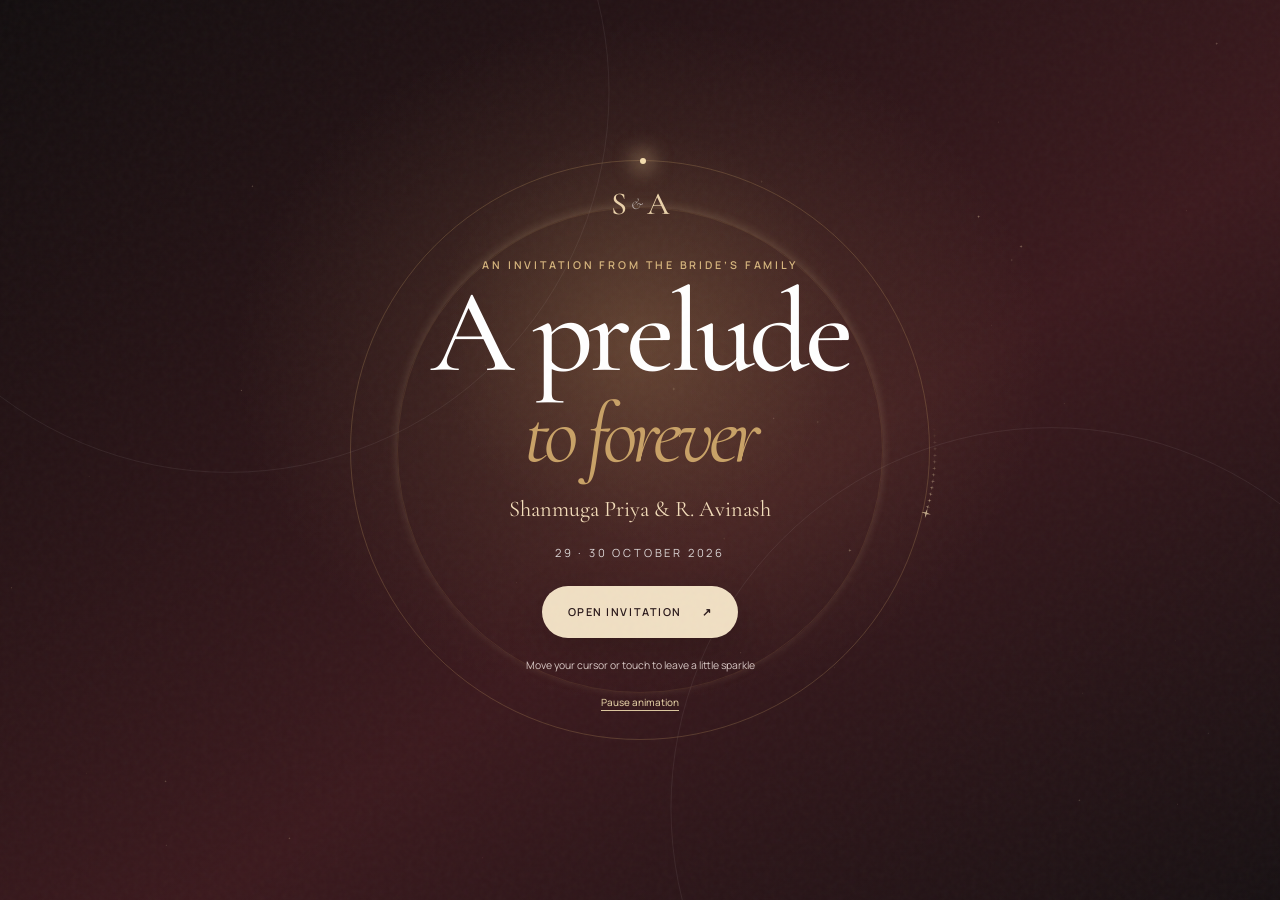
==== commit 5b965c44: "Keep opening decoration within the viewport and use R. Avinash consistently" ====
--- a/index.html
+++ b/index.html
@@ -4,31 +4,42 @@
   <meta charset="utf-8">
   <meta name="viewport" content="width=device-width,initial-scale=1,viewport-fit=cover">
   <meta name="theme-color" content="#160f10">
-  <title>Shanmuga Priya & Hariharan | Wedding Invitation</title>
-  <meta name="description" content="You're invited to celebrate the wedding of S. Shanmuga Priya and R. Hariharan (Avinash), 29–30 October 2026 in Chennai.">
-  <meta property="og:title" content="Shanmuga Priya & Hariharan | Wedding Invitation">
-  <meta property="og:description" content="Join us as our forever begins · 29–30 October 2026">
+  <title>Shanmuga Priya &amp; R. Avinash | Wedding Invitation</title>
+  <meta name="description" content="The bride’s family invites you to celebrate S. Shanmuga Priya and R. Avinash · 29–30 October 2026 · Chennai.">
+  <meta property="og:title" content="Shanmuga Priya &amp; R. Avinash | Wedding Invitation">
+  <meta property="og:description" content="The bride’s family invites you to celebrate S. Shanmuga Priya and R. Avinash · 29–30 October 2026 · Chennai.">
   <meta property="og:type" content="website">
-  <meta property="og:url" content="https://wedding-invitation-snowy-kappa.vercel.app/">
+  <meta property="og:url" content="https://wedding-invitation-snowy-kappa.vercel.app/shanmuga-priya/">
   <meta property="og:image" content="https://wedding-invitation-snowy-kappa.vercel.app/assets/social-preview.jpg">
-  <meta property="og:image:alt" content="Shanmuga Priya and Hariharan wedding invitation">
+  <meta property="og:image:alt" content="Shanmuga Priya and Avinash wedding invitation">
+  <meta property="og:image:width" content="1200">
+  <meta property="og:image:height" content="630">
+  <link rel="canonical" href="https://wedding-invitation-snowy-kappa.vercel.app/shanmuga-priya/">
   <meta name="twitter:card" content="summary_large_image">
   <link rel="preconnect" href="https://fonts.googleapis.com">
   <link rel="preconnect" href="https://fonts.gstatic.com" crossorigin>
   <link href="https://fonts.googleapis.com/css2?family=Cormorant+Garamond:ital,wght@0,400;0,500;0,600;1,400&family=Manrope:wght@300;400;500;600&display=swap" rel="stylesheet">
-  <link rel="stylesheet" href="style.css">
+  <link rel="stylesheet" href="style.css?v=family-2">
 </head>
-<body class="locked">
+<body data-side="bride">
+  <a class="skip-link" href="#celebrate">Skip to wedding details</a>
   <div class="grain" aria-hidden="true"></div>
 
-  <section class="gate" id="gate" aria-label="Open wedding invitation">
-    <div class="gate-orbit" aria-hidden="true"></div>
+  <section class="gate" id="gate" aria-label="Open wedding invitation" hidden>
+    <div class="gate-art" aria-hidden="true">
+      <div class="gate-glow"></div>
+      <div class="gate-orbit"></div>
+      <canvas id="openingSparkles"></canvas>
+    </div>
     <div class="gate-inner">
-      <div class="monogram" aria-hidden="true"><span>S</span><i>&</i><span>H</span></div>
-      <p class="eyebrow">A wedding invitation</p>
+      <div class="monogram" aria-hidden="true"><span>S</span><i>&</i><span>A</span></div>
+      <p class="eyebrow">An invitation from the bride’s family</p>
       <h1>A prelude<br><em>to forever</em></h1>
+      <p class="gate-names">Shanmuga Priya &amp; R. Avinash</p>
       <p class="gate-date">29 · 30 October 2026</p>
       <button class="primary-btn" id="openInvitation" type="button">Open invitation <span aria-hidden="true">↗</span></button>
+      <p class="interaction-hint">Move your cursor or touch to leave a little sparkle</p>
+      <button class="motion-toggle" id="motionToggle" type="button" aria-pressed="false">Pause animation</button>
     </div>
   </section>
 
@@ -39,22 +50,22 @@
     <a href="#join-us" aria-label="Join us"></a>
   </nav>
 
-  <main id="site" class="site-hidden">
+  <main id="site">
     <section class="chapter hero" id="welcome" data-tone="dark">
-      <img class="hero-photo parallax-media" src="assets/hero-couple.webp" alt="Shanmuga Priya and Hariharan sharing a quiet moment" width="1920" height="1280" fetchpriority="high">
+      <img class="hero-photo parallax-media" src="assets/hero-couple.webp" alt="Shanmuga Priya and Avinash sharing a quiet moment" width="2048" height="1365" fetchpriority="high">
       <div class="hero-shade" aria-hidden="true"></div>
       <div class="hero-copy reveal">
-        <p class="eyebrow">Together with our families</p>
-        <div class="title-mask"><h1>S. Shanmuga Priya</h1></div>
+        <p class="eyebrow">An invitation from the bride’s family</p>
+        <div class="title-mask"><h1 id="coupleTitle" tabindex="-1">S. Shanmuga Priya</h1></div>
         <div class="hero-ampersand">&</div>
-        <div class="title-mask"><h1>R. Hariharan <small>Avinash</small></h1></div>
-        <p class="hero-invite">invite you to witness the beginning of our forever</p>
+        <div class="title-mask"><h1>R. Avinash</h1></div>
+        <p class="hero-invite">With joyful hearts, our family invites you to celebrate the wedding of Shanmuga Priya and R. Avinash.</p>
         <div class="date-line"><span>29—30</span><span>October 2026</span><span>Chennai</span></div>
       </div>
       <a class="scroll-cue" href="#moments"><span></span>Scroll to unfold</a>
     </section>
 
-    <section class="chapter album" id="moments" data-tone="light">
+    <section class="chapter album" id="moments" data-tone="light" data-monogram="S &amp; A">
       <div class="album-heading reveal">
         <p class="eyebrow">Chapter one · The celebration</p>
         <h2>Moments before<br><em>the forever.</em></h2>
@@ -113,10 +124,10 @@
           <div class="countdown-wrap">
             <p class="eyebrow">Until forever begins</p>
             <div class="count-grid" id="countdown" aria-label="Wedding countdown">
-              <div><strong id="days">00</strong><span>Days</span></div>
-              <div><strong id="hours">00</strong><span>Hours</span></div>
-              <div><strong id="minutes">00</strong><span>Minutes</span></div>
-              <div><strong id="seconds">00</strong><span>Seconds</span></div>
+              <div><strong id="days">—</strong><span>Days</span></div>
+              <div><strong id="hours">—</strong><span>Hours</span></div>
+              <div><strong id="minutes">—</strong><span>Minutes</span></div>
+              <div><strong id="seconds">—</strong><span>Seconds</span></div>
             </div>
           </div>
         </div>
@@ -124,23 +135,29 @@
     </section>
 
     <section class="chapter finale" id="join-us" data-tone="dark">
-      <img class="finale-photo parallax-media" src="assets/final-couple.webp" alt="Shanmuga Priya and Hariharan together" width="1288" height="947" loading="lazy">
-      <div class="finale-shade" aria-hidden="true"></div>
+      <figure class="finale-portrait">
+        <img class="finale-photo" src="assets/final-couple.webp" alt="Shanmuga Priya and Avinash together, both fully visible in the original photograph" width="1288" height="947" loading="lazy">
+        <figcaption>Shanmuga Priya &amp; R. Avinash · A beautiful beginning</figcaption>
+      </figure>
       <div class="finale-copy reveal">
         <p class="eyebrow">With the blessings of our parents</p>
-        <p class="parents">K. Selvam & S. Tamil Selvi <i>·</i> C. Ramesh & R. Megala</p>
+        <div class="parents">
+          <p><span>Bride’s parents</span>K. Selvam &amp; S. Tamil Selvi</p>
+          <p><span>Groom’s parents</span>C. Ramesh &amp; R. Megala</p>
+        </div>
         <h2>Join us as<br><em>our forever begins.</em></h2>
         <p>Come for the wedding. Stay for the memories.</p>
         <div class="actions">
           <a class="primary-btn light-btn" href="https://maps.app.goo.gl/DNAYSwcrCTJeVB2z5" target="_blank" rel="noopener">Get directions</a>
           <a class="outline-btn" href="https://wa.me/919841772326?text=Hello%2C%20I%20received%20the%20wedding%20invitation." target="_blank" rel="noopener">Send your wishes</a>
         </div>
-        <p class="contact-line"><a href="tel:+919841772326">98417 72326</a><span>·</span><a href="tel:+916380317543">63803 17543</a></p>
-        <div class="signature">Shanmuga Priya & Hariharan</div>
+        <p class="contact-caption">Contact the bride’s family</p>
+        <p class="contact-line"><a href="tel:+919841772326">98417 72326</a><span aria-hidden="true">·</span><a href="tel:+916380317543">63803 17543</a></p>
+        <div class="signature">Shanmuga Priya &amp; R. Avinash</div>
       </div>
     </section>
   </main>
 
-  <script src="script.js"></script>
+  <script src="script.js?v=family-2"></script>
 </body>
 </html>
--- a/style.css
+++ b/style.css
@@ -22,6 +22,10 @@
   overflow-x:hidden;
 }
 body.locked{overflow:hidden}
+[hidden]{display:none!important}
+a:focus-visible,button:focus-visible{outline:2px solid var(--gold);outline-offset:5px}
+.skip-link{position:fixed;left:12px;top:12px;z-index:110;padding:12px 18px;background:var(--ivory);color:var(--ink);transform:translateY(-160%)}
+.skip-link:focus{transform:none}
 body::selection{background:var(--wine);color:#fff}
 a{color:inherit}
 button,a{-webkit-tap-highlight-color:transparent}
@@ -58,8 +62,9 @@
   z-index:90;
   display:grid;
   place-items:center;
-  padding:28px;
-  overflow:hidden;
+  padding:32px max(22px,env(safe-area-inset-right)) max(24px,env(safe-area-inset-bottom));
+  overflow-x:hidden;
+  overflow-y:auto;
   color:#fff;
   text-align:center;
   background:
@@ -67,7 +72,8 @@
     linear-gradient(145deg,#120d0e,#3b191d 58%,#171012);
   transition:opacity .9s var(--ease),visibility .9s;
 }
-.gate::before,.gate::after{
+.gate-art{position:fixed;inset:0;overflow:hidden;pointer-events:none;display:grid;place-items:center}
+.gate-art::before,.gate-art::after{
   content:"";
   position:absolute;
   width:min(74vw,760px);
@@ -75,10 +81,15 @@
   border:1px solid rgba(255,255,255,.065);
   border-radius:50%;
 }
-.gate::before{transform:translate(-54%,-47%)}
-.gate::after{transform:translate(54%,47%)}
+.gate-art::before{transform:translate(-54%,-47%)}
+.gate-art::after{transform:translate(54%,47%)}
 .gate.hide{opacity:0;visibility:hidden}
-.gate-inner{position:relative;z-index:2}
+.gate-inner{position:relative;z-index:2;max-width:100%;margin:auto}
+.gate-glow{position:absolute;inset:0;pointer-events:none;background:radial-gradient(ellipse at var(--glow-x,50%) var(--glow-y,40%),rgba(230,183,112,.16),transparent 45%)}
+#openingSparkles{position:absolute;inset:0;width:100%;height:100%;pointer-events:none;z-index:3}
+.gate-names{color:#f3ddba;margin-top:24px;font:400 clamp(1rem,3.4vw,1.4rem)/1.4 "Cormorant Garamond",serif}
+.interaction-hint{margin:19px auto 0;max-width:280px;color:#d8c8c5;font-size:.65rem;line-height:1.65}
+.motion-toggle{margin-top:6px;min-height:44px;border:0;background:none;color:#dbc69e;font:500 .62rem Manrope,sans-serif;text-decoration:underline;text-underline-offset:4px;cursor:pointer}
 .gate-orbit{
   position:absolute;
   width:min(80vw,580px);
@@ -88,13 +99,14 @@
   animation:orbit 18s linear infinite;
 }
 .gate-orbit::before,.gate-orbit::after{content:"";position:absolute;border:1px solid rgba(200,161,102,.12);border-radius:50%}
-.gate-orbit::before{inset:8%}.gate-orbit::after{inset:19%}
+.gate-orbit::before{inset:8%;box-shadow:0 -2px 10px rgba(242,214,167,.18)}
+.gate-orbit::after{width:6px;height:6px;top:-3px;left:50%;background:#f4ddae;border:0;box-shadow:0 0 20px 6px rgba(241,210,153,.55)}
 .monogram{display:flex;align-items:center;justify-content:center;gap:4px;margin:0 auto 34px;color:#ead2aa;font:500 2rem "Cormorant Garamond",serif}
 .monogram i{font-size:1rem;font-weight:400;color:rgba(255,255,255,.55)}
 .gate .eyebrow{color:#d6b57d;margin-bottom:14px}
 .gate h1{font-size:clamp(3.5rem,10vw,7.4rem);font-weight:500;line-height:.77;letter-spacing:-.045em}
 .gate h1 em{display:inline-block;font-size:.72em}
-.gate-date{margin:30px 0;color:rgba(255,255,255,.7);font-size:.7rem;letter-spacing:.25em;text-transform:uppercase}
+.gate-date{margin:20px 0 26px;color:rgba(255,255,255,.8);font-size:.7rem;letter-spacing:.25em;text-transform:uppercase}
 .primary-btn,.outline-btn{
   min-height:52px;
   display:inline-flex;
@@ -131,7 +143,7 @@
 
 /* Hero */
 .hero{display:grid;place-items:center;min-height:100svh;color:#fff;text-align:center}
-.hero-photo,.finale-photo{position:absolute;inset:-5%;width:110%;height:110%;object-fit:cover;will-change:transform}
+.hero-photo{position:absolute;inset:-5%;max-width:none;width:110%;height:110%;object-fit:cover;will-change:transform}
 .hero-photo{object-position:center 47%}
 .hero-shade{
   position:absolute;
@@ -142,8 +154,8 @@
 }
 .hero-copy{position:relative;z-index:2;width:min(1050px,92vw);padding:90px 20px 110px}
 .hero .eyebrow{color:#e3c693;margin-bottom:29px}
-.title-mask{overflow:hidden;padding:.08em 0}
-.hero h1{font-size:clamp(3.1rem,9.4vw,8.5rem);font-weight:500;letter-spacing:-.055em;line-height:.74;text-shadow:0 4px 32px rgba(0,0,0,.22)}
+.title-mask{overflow:hidden;padding:.12em 0}
+.hero h1{font-size:clamp(3.1rem,9.4vw,8.5rem);font-weight:500;letter-spacing:-.055em;line-height:1.04;text-shadow:0 4px 32px rgba(0,0,0,.22)}
 .hero h1 small{display:block;margin-top:1.4em;font:500 .12em Manrope,sans-serif;letter-spacing:.28em;text-transform:uppercase}
 .hero-ampersand{margin:19px 0;color:#e6c996;font:italic 2.8rem "Cormorant Garamond",serif}
 .hero-invite{max-width:490px;margin:32px auto 27px;color:rgba(255,255,255,.78);font:400 clamp(1rem,2vw,1.22rem)/1.7 "Cormorant Garamond",serif;letter-spacing:.035em}
@@ -155,7 +167,7 @@
 
 /* Editorial album */
 .album{padding:105px 5vw 80px;background:linear-gradient(135deg,#f8f2e9,#e8dac8)}
-.album::before{content:"S & H";position:absolute;top:15%;right:-.04em;color:rgba(111,40,48,.045);font:500 clamp(9rem,29vw,28rem)/.7 "Cormorant Garamond",serif;white-space:nowrap}
+.album::before{content:attr(data-monogram);position:absolute;top:15%;right:-.04em;color:rgba(111,40,48,.045);font:500 clamp(9rem,29vw,28rem)/.7 "Cormorant Garamond",serif;white-space:nowrap}
 .album-heading{position:relative;z-index:4;max-width:720px;margin:0 auto;text-align:center}
 .album-heading .eyebrow{margin-bottom:17px}
 .album-heading h2,.details-heading h2,.finale h2{font-size:clamp(3.2rem,8.4vw,7.6rem);font-weight:500;letter-spacing:-.055em;line-height:.78}
@@ -191,7 +203,7 @@
 .event-date span{font-size:.61rem;line-height:1.7;letter-spacing:.16em;text-transform:uppercase}
 .event>p:last-child{align-self:end;max-width:265px;color:#71605b;font:400 1rem/1.75 "Cormorant Garamond",serif}
 .event b{color:var(--ink);font-family:Manrope,sans-serif;font-size:.66rem;letter-spacing:.05em}
-.details-footer{display:grid;grid-template-columns:minmax(0,1fr) minmax(450px,1.15fr);gap:70px;margin-top:55px;padding:56px;background:var(--wine-dark);color:#fff;border-radius:4px;box-shadow:var(--shadow)}
+.details-footer{display:grid;grid-template-columns:minmax(0,1fr) minmax(0,1.15fr);gap:clamp(28px,5vw,70px);margin-top:55px;padding:clamp(28px,4vw,56px);background:var(--wine-dark);color:#fff;border-radius:4px;box-shadow:var(--shadow)}
 .details-footer .eyebrow{color:#dcbf8f;margin-bottom:14px}
 .venue-copy h3{font-size:clamp(2.3rem,4.6vw,4rem);font-weight:500;line-height:.87}
 .venue-copy>p:not(.eyebrow){max-width:450px;margin:20px 0;color:rgba(255,255,255,.65);font-size:.76rem;line-height:1.8}
@@ -204,31 +216,33 @@
 .count-grid span{font-size:.49rem;letter-spacing:.15em;text-transform:uppercase;color:rgba(255,255,255,.54)}
 
 /* Closing chapter */
-.finale{display:grid;place-items:center;min-height:104svh;padding:100px 24px;color:#fff;text-align:center}
-.finale-photo{object-position:center 40%}
-.finale-shade{position:absolute;inset:0;background:linear-gradient(180deg,rgba(20,12,13,.25),rgba(20,12,13,.62) 50%,rgba(20,12,13,.82)),radial-gradient(circle at center,transparent,rgba(17,9,11,.42))}
-.finale-copy{position:relative;z-index:2;width:min(920px,100%)}
+.finale{display:grid;grid-template-columns:minmax(0,1fr) minmax(0,1fr);align-items:center;gap:clamp(28px,5vw,78px);padding:80px max(28px,5vw);color:#fff;text-align:center;background:radial-gradient(ellipse at 15% 25%,#52292b,transparent 65%),#1b1013}
+.finale-portrait{width:100%;max-width:760px;justify-self:center;min-width:0;border:1px solid rgba(224,190,138,.45);padding:10px;background:rgba(245,232,210,.05);box-shadow:0 24px 80px rgba(0,0,0,.23)}
+.finale-photo{position:static;display:block;width:100%;height:auto;max-width:100%;object-fit:contain;object-position:center;transform:none}
+.finale-portrait figcaption{padding:14px 5px 5px;color:#e9d2aa;font:italic clamp(.85rem,1.4vw,1.15rem)/1.4 "Cormorant Garamond",serif}
+.finale-copy{position:relative;z-index:2;width:100%;max-width:640px;min-width:0;justify-self:center}
 .finale .eyebrow{color:#e5c995;margin-bottom:12px}
-.parents{margin-bottom:47px;color:rgba(255,255,255,.72);font:400 1rem/1.6 "Cormorant Garamond",serif}
-.parents i{margin:0 10px;color:var(--gold)}
-.finale h2{text-shadow:0 5px 30px rgba(0,0,0,.25)}
+.parents{display:grid;gap:10px;margin-bottom:27px;color:#f1e4d8;font:400 1.1rem/1.4 "Cormorant Garamond",serif}
+.parents span{display:block;margin-bottom:3px;color:#d5b581;font:500 .55rem/1.4 Manrope,sans-serif;letter-spacing:.16em;text-transform:uppercase}
+.finale h2{font-size:clamp(2.5rem,4.7vw,5.2rem);line-height:.98;text-shadow:0 5px 30px rgba(0,0,0,.25)}
 .finale h2 em{color:#f2d7a9}
-.finale-copy>p:not(.eyebrow):not(.parents):not(.contact-line){margin-top:27px;color:rgba(255,255,255,.75);font:400 1.18rem "Cormorant Garamond",serif}
-.actions{display:flex;justify-content:center;gap:11px;margin-top:34px}
+.finale-copy>p:not(.eyebrow):not(.contact-line):not(.contact-caption){margin-top:20px;color:#e5d8d1;font:400 1.1rem/1.4 "Cormorant Garamond",serif}
+.actions{display:flex;flex-wrap:wrap;justify-content:center;gap:11px;margin-top:24px}
 .light-btn{background:#f2dfbf;color:#281719}
 .outline-btn{border:1px solid rgba(255,255,255,.55);color:#fff}
-.contact-line{display:flex;justify-content:center;gap:12px;margin-top:22px;color:rgba(255,255,255,.66);font-size:.65rem;letter-spacing:.08em}
-.contact-line a{text-decoration:none}
-.signature{margin-top:53px;color:#f0d6aa;font-size:clamp(2.1rem,5vw,4rem);font-style:italic}
+.contact-caption{margin-top:24px;color:#d5b581;font-size:.6rem;letter-spacing:.12em;text-transform:uppercase}
+.contact-line{display:flex;flex-wrap:wrap;align-items:center;justify-content:center;gap:4px 12px;margin-top:4px;color:#f1e5d9;font-size:.8rem;letter-spacing:.05em}
+.contact-line a{display:inline-flex;align-items:center;min-height:44px;text-decoration:none}
+.signature{margin-top:24px;color:#f0d6aa;font-size:clamp(1.8rem,3.2vw,2.7rem);font-style:italic;line-height:1.1}
 
 /* Motion */
-.reveal{opacity:0;transform:translateY(35px);transition:opacity 1s var(--ease),transform 1s var(--ease)}
-.reveal.in{opacity:1;transform:none}
-.reveal-photo{opacity:0;translate:0 50px;scale:.94;transition:opacity 1s var(--ease),translate 1.2s var(--ease),scale 1.2s var(--ease)}
+.js .reveal{opacity:0;transform:translateY(35px);transition:opacity 1s var(--ease),transform 1s var(--ease)}
+.js .reveal.in{opacity:1;transform:none}
+.js .reveal-photo{opacity:0;translate:0 50px;scale:.94;transition:opacity 1s var(--ease),translate 1.2s var(--ease),scale 1.2s var(--ease)}
 .reveal-photo:nth-child(2){transition-delay:.09s}.reveal-photo:nth-child(3){transition-delay:.18s}.reveal-photo:nth-child(4){transition-delay:.27s}.reveal-photo:nth-child(5){transition-delay:.36s}
-.reveal-photo.in{opacity:1;translate:0 0;scale:1}
-.hero .title-mask h1{transform:translateY(110%);transition:transform 1.15s var(--ease)}
-.hero .in .title-mask h1{transform:none}
+.js .reveal-photo.in{opacity:1;translate:0 0;scale:1}
+.js .hero .title-mask h1{transform:translateY(110%);transition:transform 1.15s var(--ease)}
+.js .hero .in .title-mask h1{transform:none}
 .hero .title-mask:last-of-type h1{transition-delay:.12s}
 
 @keyframes orbit{to{rotate:360deg}}
@@ -250,15 +264,16 @@
   .event-date strong{font-size:4.8rem}
   .details-footer{grid-template-columns:1fr;gap:38px;margin-top:38px;padding:34px 24px}
   .count-grid strong{font-size:clamp(2.2rem,12vw,3.5rem)}
-  .finale{min-height:100svh;padding:76px 22px}
-  .finale-photo{object-position:center center}
+  .finale{min-height:0;grid-template-columns:1fr;gap:32px;padding:40px max(18px,env(safe-area-inset-right)) max(40px,env(safe-area-inset-bottom)) max(18px,env(safe-area-inset-left))}
+  .finale-portrait{max-width:610px;padding:6px}
+  .finale h2{font-size:clamp(2.4rem,10vw,4.7rem);line-height:.98}
 }
 
 @media(max-width:540px){
   .gate h1{font-size:clamp(3.4rem,18vw,5.2rem)}
   .gate-orbit{width:126vw}
   .hero-copy{padding:88px 12px 96px}
-  .hero h1{font-size:clamp(3.05rem,16vw,5.4rem);line-height:.79}
+  .hero h1{font-size:clamp(2.4rem,12vw,4.4rem);line-height:1.05}
   .hero-photo{object-position:center 48%}
   .hero-invite{max-width:300px;font-size:1.06rem}
   .date-line span{padding:10px 11px;font-size:.5rem}
@@ -270,14 +285,28 @@
   .details-footer{margin-inline:-4px}
   .venue-copy h3{font-size:2.65rem}
   .actions{flex-direction:column;align-items:stretch;max-width:280px;margin-inline:auto}
-  .parents{max-width:300px;margin-inline:auto;margin-bottom:40px}
-  .parents i{display:block;height:5px;font-size:0}
-  .signature{margin-top:39px}
-}
+  .parents{max-width:100%;margin-inline:auto;margin-bottom:24px}
+  .signature{margin-top:20px}
+}
+
+@media(max-height:650px){
+  .gate{padding-block:20px;place-items:start center}
+  .monogram{margin-bottom:16px;font-size:1.6rem}
+  .gate h1{font-size:clamp(2.5rem,10vh,4rem)}
+  .gate-names{margin-top:14px}
+  .gate-date{margin:12px 0 18px}
+  .interaction-hint{margin-top:12px}
+}
+.motion-paused *, .motion-paused *::before, .motion-paused *::after{animation-play-state:paused!important;transition:none!important}
+.motion-paused .reveal,.motion-paused .reveal-photo{opacity:1!important;transform:none!important;translate:0 0!important;scale:1!important}
+.motion-paused .hero .title-mask h1{transform:none!important}
+.motion-paused .interaction-hint{visibility:hidden}
 
 @media(prefers-reduced-motion:reduce){
   html{scroll-behavior:auto}
   *,*::before,*::after{animation:none!important;transition:none!important}
   .reveal,.reveal-photo{opacity:1!important;transform:none!important;translate:0 0!important;scale:1!important}
   .hero .title-mask h1{transform:none!important}
-}
+  #openingSparkles{display:none}
+  .interaction-hint{visibility:hidden}
+}
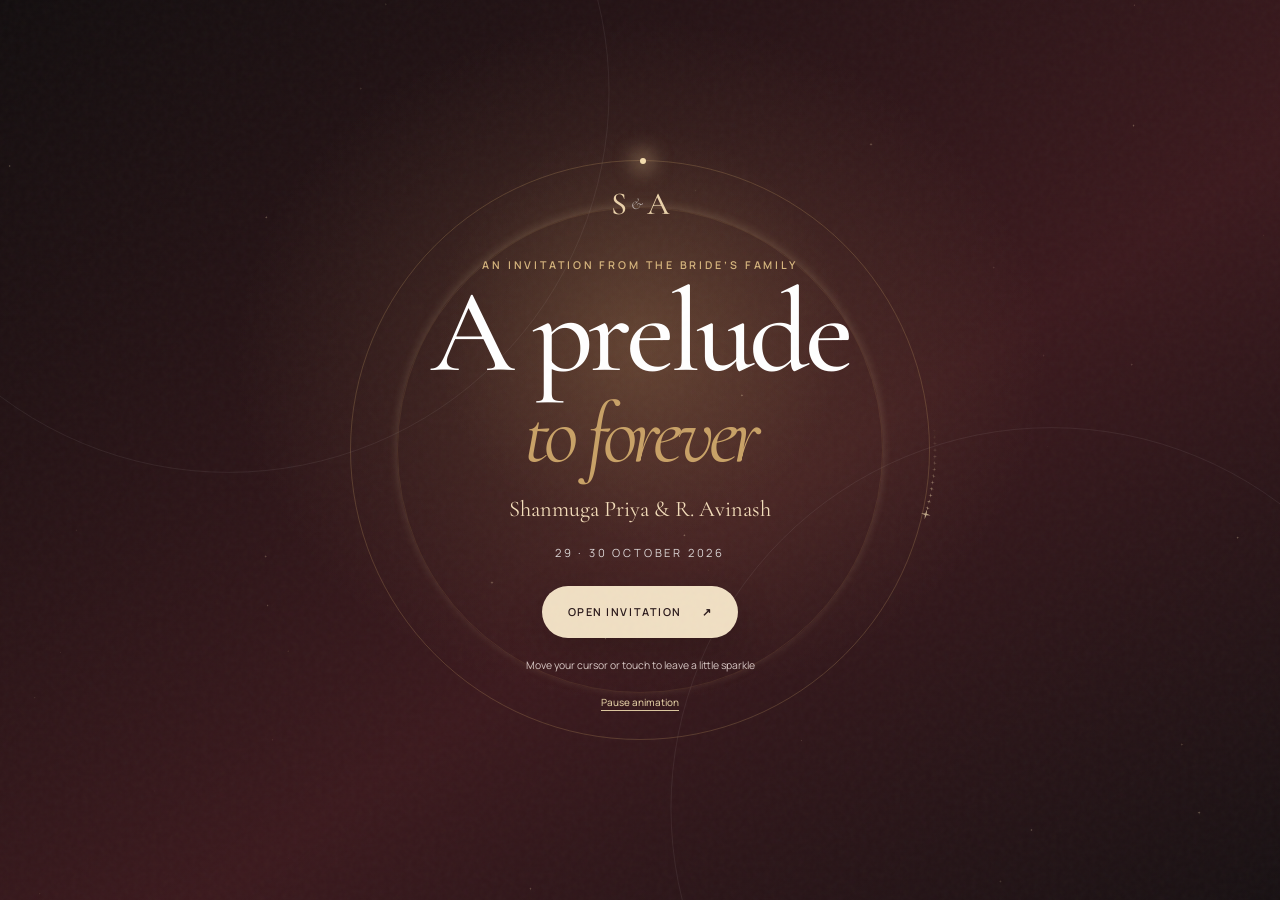
==== commit 5a59e46d: "Add RSVP form to bride landing page" ====
--- a/index.html
+++ b/index.html
@@ -19,7 +19,7 @@
   <link rel="preconnect" href="https://fonts.googleapis.com">
   <link rel="preconnect" href="https://fonts.gstatic.com" crossorigin>
   <link href="https://fonts.googleapis.com/css2?family=Cormorant+Garamond:ital,wght@0,400;0,500;0,600;1,400&family=Manrope:wght@300;400;500;600&display=swap" rel="stylesheet">
-  <link rel="stylesheet" href="style.css?v=family-2">
+  <link rel="stylesheet" href="style.css?v=rsvp-1">
 </head>
 <body data-side="bride">
   <a class="skip-link" href="#celebrate">Skip to wedding details</a>
@@ -48,6 +48,7 @@
     <a href="#moments" aria-label="Our moments"></a>
     <a href="#celebrate" aria-label="Wedding details"></a>
     <a href="#join-us" aria-label="Join us"></a>
+    <a href="#rsvp" aria-label="RSVP"></a>
   </nav>
 
   <main id="site">
@@ -154,10 +155,60 @@
         <p class="contact-caption">Contact the bride’s family</p>
         <p class="contact-line"><a href="tel:+919841772326">98417 72326</a><span aria-hidden="true">·</span><a href="tel:+916380317543">63803 17543</a></p>
         <div class="signature">Shanmuga Priya &amp; R. Avinash</div>
+
+    <section class="rsvp-panel" id="rsvp" aria-labelledby="rsvp-title">
+      <div class="rsvp-heading">
+        <p class="eyebrow">RSVP · We would love to know</p>
+        <h3 id="rsvp-title">Will you be joining us?</h3>
+        <p>Please share your response so we can plan the celebration and send you a reminder before the wedding.</p>
+      </div>
+      <form class="rsvp-form" id="rsvpForm" novalidate>
+        <div class="rsvp-grid">
+          <label>Full name
+            <input name="name" type="text" autocomplete="name" maxlength="80" required>
+          </label>
+          <label>Mobile number
+            <input name="phone" type="tel" autocomplete="tel" inputmode="tel" maxlength="20" placeholder="+91 98765 43210" required>
+          </label>
+          <label>Email address
+            <input name="email" type="email" autocomplete="email" maxlength="120" required>
+          </label>
+          <label>Attendance
+            <select name="attendance" required>
+              <option value="">Choose one</option>
+              <option value="yes">Yes, I’ll be there</option>
+              <option value="maybe">Maybe / will confirm</option>
+              <option value="no">Unable to attend</option>
+            </select>
+          </label>
+          <label>Number of guests
+            <select name="guests" required>
+              <option value="1">1</option>
+              <option value="2">2</option>
+              <option value="3">3</option>
+              <option value="4">4</option>
+              <option value="5">5+</option>
+            </select>
+          </label>
+          <label class="rsvp-message">Message for the couple
+            <textarea name="message" rows="3" maxlength="500" placeholder="Optional"></textarea>
+          </label>
+        </div>
+        <label class="rsvp-consent">
+          <input type="checkbox" name="consent" required>
+          <span>I agree to use these details only for wedding RSVP and reminder communication.</span>
+        </label>
+        <label class="hp-field" aria-hidden="true" tabindex="-1">Website
+          <input name="website" type="text" autocomplete="off" tabindex="-1">
+        </label>
+        <button class="primary-btn light-btn" type="submit">Send RSVP</button>
+        <p class="rsvp-status" id="rsvpStatus" role="status" aria-live="polite"></p>
+      </form>
+    </section>
       </div>
     </section>
   </main>
 
-  <script src="script.js?v=family-2"></script>
+  <script src="script.js?v=rsvp-1"></script>
 </body>
 </html>
